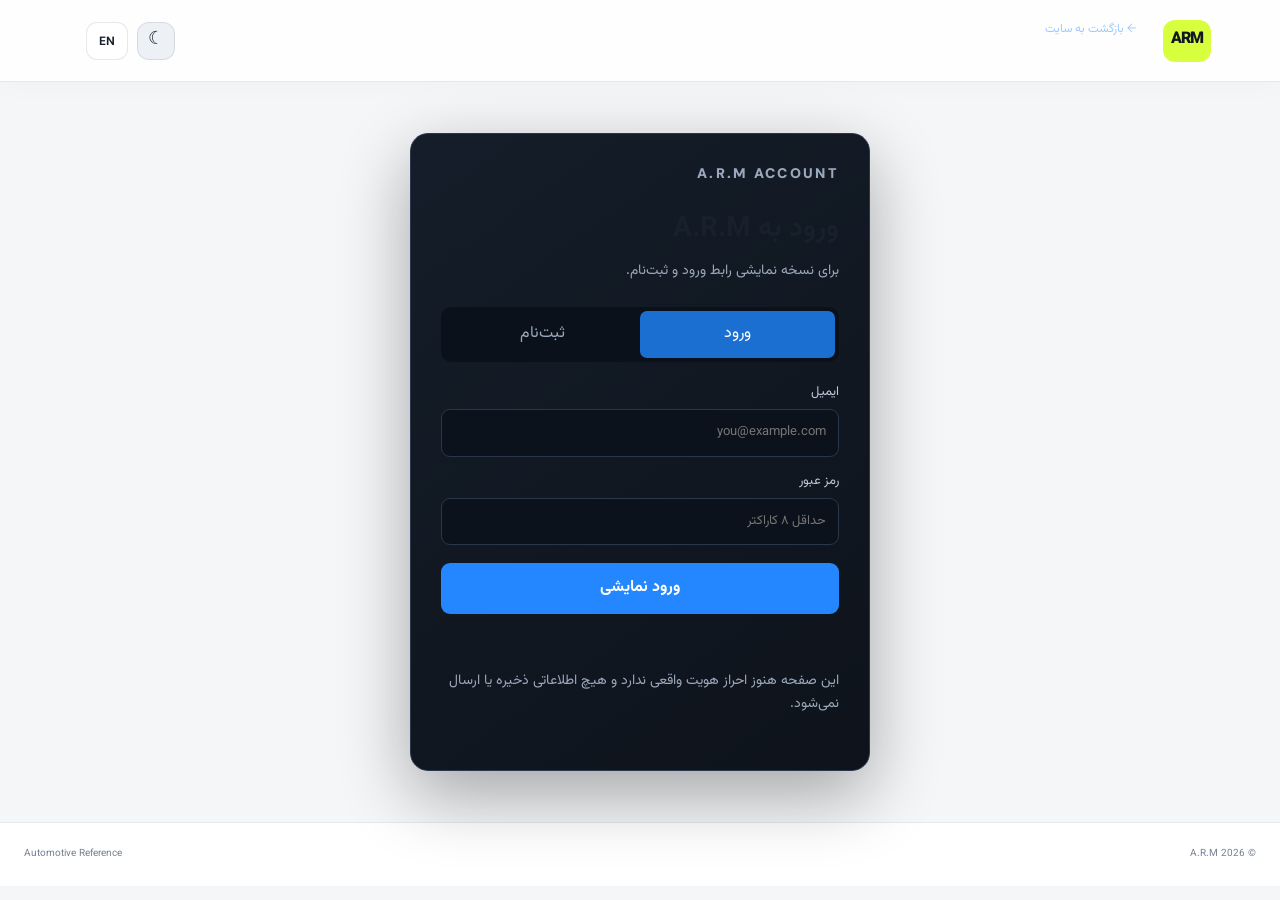
==== auth.html @ bd520ca0 "Add files via upload" ====
<!doctype html>
<html lang="fa" dir="rtl"><head><meta charset="UTF-8"><meta name="viewport" content="width=device-width, initial-scale=1.0"><meta name="theme-color" content="#080b11"><title>ورود | A.R.M</title><link rel="stylesheet" href="style.css"><script src="script.js" defer></script></head>
<body><header class="site-header"><a class="brand arm-brand" href="index.html"><img class="arm-logo" src="assets/arm-logo.png" alt="ARM" onerror="if(!this.dataset.root){this.dataset.root='1';this.src='arm-logo.png'}else{this.style.display='none';this.nextElementSibling.style.display='grid'}"><span class="arm-fallback">ARM</span></a><a class="back-link" href="index.html">← بازگشت به سایت</a><div class="header-actions"><button class="language-toggle" id="languageToggle" type="button">EN</button></div></header>
<main class="auth-shell"><section class="auth-card"><p class="section-kicker">A.R.M ACCOUNT</p><h1 id="authTitle">ورود به A.R.M</h1><p>برای نسخه نمایشی رابط ورود و ثبت‌نام.</p><div class="auth-tabs"><button id="loginTab" class="active" type="button">ورود</button><button id="signupTab" type="button">ثبت‌نام</button></div><form class="auth-form" id="authForm"><label id="nameField" class="hidden">نام نمایشی<input type="text" autocomplete="name" placeholder="نام شما"></label><label>ایمیل<input type="email" autocomplete="email" required placeholder="you@example.com"></label><label>رمز عبور<input type="password" autocomplete="current-password" minlength="8" required placeholder="حداقل ۸ کاراکتر"></label><button id="authSubmit" type="submit">ورود نمایشی</button></form><p id="authMessage" class="auth-message" role="status"></p><p class="detail-note">این صفحه هنوز احراز هویت واقعی ندارد و هیچ اطلاعاتی ذخیره یا ارسال نمی‌شود.</p></section></main><footer class="site-footer"><span>© <span id="yearNow"></span> A.R.M</span><span>Automotive Reference</span></footer></body></html>
---- style.css ----
@import url('https://fonts.googleapis.com/css2?family=DM+Sans:wght@400;500;600;700&family=Vazirmatn:wght@400;500;600;700;800&display=swap');

:root {
  --bg: #080b11; --panel: #10151e; --panel-2: #141b26; --line: #252e3b;
  --text: #f2f5fa; --muted: #9aa7b9; --blue: #2587ff; --blue-bright: #45a0ff;
  --blue-soft: rgba(37,135,255,.13); --radius: 16px; --content: 1240px;
}
* { box-sizing: border-box; }
html { scroll-behavior: smooth; }
body { margin: 0; background: var(--bg); color: var(--text); font-family: "Vazirmatn","DM Sans",sans-serif; line-height: 1.65; }
body[dir="ltr"] { font-family: "DM Sans","Vazirmatn",sans-serif; }
a { color: inherit; text-decoration: none; }
button, input, select { font: inherit; }
button, select { cursor: pointer; }
button:focus-visible, a:focus-visible, input:focus-visible, select:focus-visible { outline: 2px solid var(--blue-bright); outline-offset: 3px; }
.site-header { height: 78px; padding: 0 max(24px, calc((100% - var(--content))/2)); display:flex; align-items:center; gap:38px; border-bottom:1px solid #202a37; background:rgba(8,11,17,.91); position:sticky; top:0; z-index:10; backdrop-filter:blur(18px); }
.brand { display:flex; align-items:center; gap:11px; flex-shrink:0; }
.brand-mark { width:42px; height:42px; border-radius:12px; display:grid; place-items:center; font:800 20px "DM Sans",sans-serif; letter-spacing:-3px; background:linear-gradient(140deg,#3197ff,#0754c9); box-shadow:0 5px 25px #1674ff38; }
.brand-mark span { color:#c9e5ff; }
.brand-copy { display:flex; flex-direction:column; line-height:1.25; }
.brand-copy strong { font:700 17px "DM Sans",sans-serif; letter-spacing:.2px; }
.brand-copy small { color:var(--muted); font-size:10px; margin-top:4px; }
.main-nav { display:flex; gap:26px; align-items:center; flex:1; }
.nav-link { color:#9ca8b9; font-size:13px; transition:color .2s; }
.nav-link:hover,.nav-link.active { color:#fff; }
.header-actions { display:flex; align-items:center; gap:14px; }
.language-toggle { color:#dbeaff; background:#151e2b; border:1px solid #2b3d53; border-radius:9px; padding:7px 12px; font:700 12px "DM Sans",sans-serif; }
.github-link { display:flex; gap:12px; align-items:center; background:var(--blue); border-radius:9px; padding:9px 14px; font-size:12px; font-weight:700; transition:background .2s; }
.github-link:hover { background:#4b9aff; }
.hero { max-width:var(--content); margin:0 auto; min-height:340px; padding:54px 24px 40px; display:grid; grid-template-columns:1.15fr .85fr; align-items:center; position:relative; overflow:hidden; }
.hero-content { position:relative; z-index:2; }
.eyebrow { display:flex; align-items:center; gap:9px; color:#8abfff; font-size:12px; margin-bottom:17px; }
.eyebrow-dot { width:7px; height:7px; background:var(--blue); border-radius:50%; box-shadow:0 0 14px var(--blue); }
h1,h2,h3,p { margin-top:0; }
.hero h1 { font-size:clamp(36px,4.4vw,58px); line-height:1.22; letter-spacing:-1.8px; margin-bottom:15px; font-weight:800; }
.hero h1 span { color:var(--blue-bright); }
.hero-description { max-width:520px; color:#9eacbf; font-size:14px; margin-bottom:30px; }
.hero-stats { display:flex; gap:35px; }
.hero-stats div { display:flex; flex-direction:column; gap:2px; }
.hero-stats strong { font:700 22px "DM Sans",sans-serif; }
.hero-stats span { color:#8795a8; font-size:11px; }
.hero-art { min-height:260px; position:relative; display:grid; place-items:center; }
.hero-blue-glow { width:270px; height:170px; background:#086eff; filter:blur(100px); opacity:.22; position:absolute; }
.hero-ring { position:absolute; border:1px solid #243b58; border-radius:50%; transform:rotate(-22deg); }
.ring-one { width:340px; height:190px; }
.ring-two { width:280px; height:140px; border-color:#245b94; }
.hero-orbit-label { position:absolute; right:7%; top:13%; color:#617d9e; letter-spacing:3px; font:600 9px "DM Sans",sans-serif; }
.hero-number { position:relative; font:800 74px "DM Sans",sans-serif; letter-spacing:-6px; color:#e8f3ff; text-shadow:0 0 40px #2587ff45; }
.hero-number span { font-size:25px; color:var(--blue); letter-spacing:0; }
.catalog-section { max-width:var(--content); margin:0 auto; padding:30px 24px 70px; }
.section-heading { display:flex; justify-content:space-between; align-items:end; gap:20px; margin-bottom:24px; }
.section-kicker { color:var(--blue-bright); font:700 10px "DM Sans",sans-serif; letter-spacing:2px; margin-bottom:7px; }
.section-heading h2,.about-strip h2 { font-size:25px; letter-spacing:-.5px; margin-bottom:5px; }
.section-subtitle { color:var(--muted); font-size:12px; margin-bottom:0; }
.result-count { color:#aebbd0; font-size:12px; padding-bottom:7px; white-space:nowrap; }
.toolbar { display:flex; align-items:center; gap:12px; padding:13px; border:1px solid var(--line); background:#0d121a; border-radius:13px; margin-bottom:23px; }
.search-box { display:flex; align-items:center; gap:10px; min-width:180px; flex:1; padding:0 12px; background:#141b25; border:1px solid #263243; border-radius:9px; height:43px; }
.search-icon { color:#83bfff; font-size:26px; line-height:1; }
.search-box input { width:100%; min-width:0; background:transparent; color:var(--text); border:0; outline:0; font-size:12px; }
.search-box input::placeholder { color:#758398; }
kbd { color:#758398; border:1px solid #334052; border-radius:5px; padding:1px 5px; font:10px "DM Sans",sans-serif; white-space:nowrap; }
.filter-label { display:flex; align-items:center; gap:10px; color:#94a3b7; font-size:11px; white-space:nowrap; }
.filter-label select { background:#141b25; border:1px solid #263243; border-radius:9px; color:#dbe5f3; padding:10px 12px; min-width:118px; font-size:11px; }
.car-grid { display:grid; grid-template-columns:repeat(4,minmax(0,1fr)); gap:17px; }
.car-card { background:linear-gradient(160deg,#151c27,#10151d 70%); border:1px solid #202a38; border-radius:14px; overflow:hidden; min-width:0; transition:transform .22s,border-color .22s,box-shadow .22s; }
.car-card:hover { transform:translateY(-4px); border-color:#2c69a9; box-shadow:0 12px 35px #0005; }
.car-image-wrap { height:155px; background:#192331; position:relative; overflow:hidden; }
.car-image { width:100%; height:100%; object-fit:cover; display:block; transition:transform .5s; }
.car-card:hover .car-image { transform:scale(1.045); }
.car-year { position:absolute; top:11px; inset-inline-start:11px; background:#080b11d9; border:1px solid #ffffff1a; color:#cde5ff; border-radius:7px; padding:4px 8px; font:600 10px "DM Sans",sans-serif; backdrop-filter:blur(8px); }
.car-body { padding:15px; }
.car-brand { color:var(--blue-bright); font:700 10px "DM Sans",sans-serif; letter-spacing:1.2px; text-transform:uppercase; margin-bottom:3px; }
.car-name { font-size:16px; font-weight:700; line-height:1.4; margin-bottom:11px; }
.car-summary { color:#91a0b4; font-size:11px; min-height:38px; margin-bottom:14px; }
.spec-pills { display:flex; flex-wrap:wrap; gap:6px; margin-bottom:15px; }
.spec-pill { font-size:10px; color:#b7c7db; border:1px solid #2a3544; border-radius:6px; padding:4px 7px; background:#161f2b; }
.card-bottom { display:flex; align-items:center; justify-content:space-between; gap:8px; border-top:1px solid #26303d; padding-top:12px; }
.card-category { color:#8190a4; font-size:10px; }
.details-link { color:#eaf4ff; background:#1269d8; border-radius:7px; padding:7px 10px; font-size:11px; font-weight:700; white-space:nowrap; transition:background .2s; }
.details-link:hover { background:#2787ff; }
.pagination { display:flex; justify-content:center; align-items:center; flex-wrap:wrap; gap:7px; margin-top:30px; }
.page-button { min-width:35px; height:35px; padding:0 10px; border-radius:8px; border:1px solid #2a3545; background:#111822; color:#aab8cb; font:600 11px "DM Sans",sans-serif; }
.page-button:hover,.page-button.current { background:var(--blue); border-color:var(--blue); color:white; }
.page-button:disabled { opacity:.35; cursor:not-allowed; }
.empty-state { text-align:center; padding:65px 20px; border:1px dashed #2b3748; border-radius:14px; }
.empty-icon { font-size:36px; color:var(--blue-bright); }
.empty-state h3 { margin:8px 0; }
.empty-state p { color:var(--muted); font-size:13px; }
.hidden { display:none !important; }
.button { border:0; border-radius:8px; padding:10px 15px; font-weight:700; font-size:12px; }
.button-secondary { background:#1b2b40; color:#d9eaff; }
.about-strip { max-width:calc(var(--content) - 48px); margin:0 auto 60px; border:1px solid #23354a; background:linear-gradient(110deg,#101a28,#0d121b); border-radius:16px; padding:28px 30px; display:flex; align-items:center; gap:22px; }
.about-icon { width:52px; height:52px; border-radius:14px; display:grid; place-items:center; background:#102e50; color:#58a8ff; font-size:28px; flex-shrink:0; }
.about-strip > div:nth-child(2) { flex:1; }
.about-strip h2 { font-size:21px; margin-bottom:7px; }
.about-strip p:not(.section-kicker) { color:#9aa8bb; font-size:12px; max-width:700px; margin-bottom:0; }
.text-link { color:#8bc2ff; font-size:11px; white-space:nowrap; }
.site-footer { border-top:1px solid #202a37; padding:23px max(24px, calc((100% - var(--content))/2)); display:flex; align-items:center; justify-content:space-between; gap:20px; color:#738197; font-size:10px; }
.footer-brand .brand-mark { width:34px; height:34px; border-radius:9px; font-size:16px; }
.footer-brand .brand-copy strong { font-size:13px; }
.footer-brand .brand-copy small { font-size:9px; }
.site-footer p { margin:0; }

.detail-page { max-width:var(--content); margin:0 auto; padding:28px 24px 70px; }
.back-link { display:inline-flex; gap:8px; color:#9fcaff; font-size:12px; margin-bottom:22px; }
.detail-hero { display:grid; grid-template-columns:1.1fr .9fr; gap:28px; align-items:stretch; }
.detail-photo { width:100%; height:100%; min-height:340px; object-fit:cover; border-radius:16px; border:1px solid #283548; background:#121923; }
.detail-heading { border:1px solid #253245; border-radius:16px; padding:28px; background:linear-gradient(145deg,#141d29,#0e131b); display:flex; flex-direction:column; justify-content:center; }
.detail-heading .car-brand { font-size:12px; }
.detail-heading h1 { font-size:clamp(30px,4vw,48px); line-height:1.2; margin:8px 0 13px; letter-spacing:-1px; }
.detail-heading p { color:#a0aec0; font-size:13px; }
.detail-badges { display:flex; flex-wrap:wrap; gap:8px; margin:10px 0 20px; }
.detail-badge { border:1px solid #2b3b50; background:#172333; color:#c5dcf8; border-radius:8px; padding:7px 10px; font-size:11px; }
.detail-sections { display:grid; grid-template-columns:repeat(2,minmax(0,1fr)); gap:16px; margin-top:20px; }
.info-panel { border:1px solid #243043; background:#101620; border-radius:14px; padding:22px; }
.info-panel h2 { font-size:16px; margin-bottom:16px; }
.spec-row { display:flex; justify-content:space-between; gap:15px; padding:10px 0; border-bottom:1px solid #222d3c; font-size:12px; }
.spec-row:last-child { border-bottom:0; }
.spec-row span:first-child { color:#8e9db0; }
.spec-row span:last-child { color:#e1eaf6; text-align:end; }
.detail-note { color:#8e9db0; font-size:11px; margin-top:20px; }
@media (max-width:1050px) { .car-grid { grid-template-columns:repeat(3,minmax(0,1fr)); } .site-header { gap:24px; } .main-nav { gap:16px; } }
@media (max-width:760px) { .site-header { height:auto; min-height:72px; padding:13px 18px; gap:15px; flex-wrap:wrap; } .main-nav { order:3; flex-basis:100%; justify-content:center; padding-top:5px; } .header-actions { margin-inline-start:auto; } .github-link { display:none; } .hero { grid-template-columns:1fr; padding-top:40px; } .hero-art { display:none; } .catalog-section { padding-inline:16px; } .car-grid { grid-template-columns:repeat(2,minmax(0,1fr)); gap:12px; } .car-image-wrap { height:130px; } .toolbar { flex-wrap:wrap; } .search-box { flex-basis:100%; } .filter-label { flex:1; justify-content:space-between; } .filter-label select { min-width:0; flex:1; } .about-strip { margin-inline:16px; padding:22px; align-items:flex-start; flex-wrap:wrap; } .about-strip > div:nth-child(2) { flex-basis:calc(100% - 80px); } .text-link { margin-inline-start:74px; } .site-footer { flex-wrap:wrap; padding:22px 18px; } .detail-hero { grid-template-columns:1fr; } .detail-photo { min-height:230px; max-height:340px; } .detail-sections { grid-template-columns:1fr; } }
@media (max-width:430px) { .brand-copy strong { font-size:14px; } .brand-mark { width:36px; height:36px; } .hero h1 { font-size:36px; } .hero-stats { gap:22px; } .section-heading h2 { font-size:21px; } .car-grid { grid-template-columns:1fr; } .car-image-wrap { height:190px; } .car-summary { min-height:0; } .result-count { display:none; } .detail-heading { padding:22px; } }

/* === MotorAtlas refresh: sticky Digikala-inspired header === */
.site-header { position:sticky; top:0; height:auto; min-height:82px; padding-top:12px; padding-bottom:12px; display:grid; grid-template-columns:auto minmax(220px,1fr) auto auto; gap:20px; }
.header-search { display:flex; align-items:center; gap:10px; min-width:0; height:44px; padding:4px 6px 4px 12px; background:#f0f2f5; border:1px solid #dce2ea; border-radius:10px; color:#667085; }
.header-search > span { font-size:24px; line-height:1; }
.header-search input { width:100%; min-width:0; border:0; outline:0; background:transparent; color:#182230; font-size:14px; }
.header-search input::placeholder { color:#737f90; }
.header-search button { border:0; background:#2587ff; color:white; border-radius:7px; padding:7px 12px; font-size:12px; font-weight:700; white-space:nowrap; }
.login-link { color:#dceaff; border:1px solid #34445a; border-radius:9px; padding:8px 12px; font-size:12px; white-space:nowrap; }
.arm-logo { display:block; max-width:150px; max-height:48px; width:auto; height:auto; object-fit:contain; }
.hero h1 { font-size:clamp(38px,4.6vw,62px); }
.hero-description { font-size:16px; line-height:1.9; }
.hero-stats span,.section-subtitle,.nav-link,.filter-label,.result-count { font-size:13px; }
.section-heading h2 { font-size:28px; }
.car-grid { grid-template-columns:repeat(4,minmax(0,1fr)); gap:20px; }
.car-image-wrap { height:180px; }
.car-body { padding:18px; }
.car-name { font-size:18px; }
.car-summary { font-size:13px; line-height:1.9; min-height:70px; }
.spec-pill,.card-category { font-size:12px; }
.details-link { font-size:12px; padding:8px 11px; }
.car-price { display:flex; align-items:baseline; gap:6px; margin:0 0 12px; color:#eaf4ff; font:700 19px "DM Sans",sans-serif; }
.car-price small { color:#92a4bb; font:500 11px "Vazirmatn",sans-serif; }
.detail-gallery { min-width:0; }
.gallery-main { position:relative; overflow:hidden; border-radius:16px; border:1px solid #283548; background:#121923; }
.gallery-main img { width:100%; height:100%; min-height:340px; max-height:480px; object-fit:cover; display:block; }
.gallery-dots { display:flex; gap:8px; justify-content:center; margin-top:12px; }
.gallery-dot { width:9px; height:9px; border:0; border-radius:50%; background:#40516a; padding:0; }
.gallery-dot.active { background:#45a0ff; box-shadow:0 0 0 4px #2587ff24; }
.compare-controls { display:grid; grid-template-columns:1fr auto; gap:10px; margin:14px 0; }
.compare-controls select { width:100%; min-width:0; background:#141b25; color:#e4edf9; border:1px solid #2b3b50; border-radius:8px; padding:10px; }
.compare-controls button { border:0; background:#1269d8; color:white; border-radius:8px; padding:9px 14px; font-weight:700; }
.compare-table { width:100%; border-collapse:collapse; font-size:12px; margin-top:12px; }
.compare-table th,.compare-table td { padding:10px 8px; text-align:start; border-bottom:1px solid #26303d; }
.compare-table th { color:#8fc4ff; }
.price-tools { display:flex; gap:8px; margin:14px 0; }
.price-tools input { flex:1; min-width:0; background:#141b25; color:#f2f5fa; border:1px solid #2b3b50; border-radius:8px; padding:10px; }
.price-tools button { background:#1269d8; color:white; border:0; border-radius:8px; padding:9px 12px; font-weight:700; }
.country-price { color:#f0f6ff; font-weight:700; font-size:14px; margin-top:10px; }
.auth-shell { min-height:calc(100vh - 160px); display:grid; place-items:center; padding:36px 18px; }
.auth-card { width:min(100%,460px); background:linear-gradient(145deg,#141d29,#0e131b); border:1px solid #29384c; border-radius:18px; padding:30px; box-shadow:0 24px 70px #0005; }
.auth-card h1 { font-size:28px; margin:0 0 8px; }
.auth-card > p { color:#9aa8bb; font-size:14px; margin-bottom:24px; }
.auth-tabs { display:grid; grid-template-columns:1fr 1fr; background:#0b111a; padding:4px; border-radius:10px; margin-bottom:20px; }
.auth-tabs button { border:0; border-radius:7px; padding:10px; background:transparent; color:#9aa8bb; }
.auth-tabs button.active { background:#1b6fd0; color:white; }
.auth-form { display:grid; gap:14px; }
.auth-form label { display:grid; gap:6px; font-size:13px; color:#bdc9d9; }
.auth-form input { width:100%; background:#0c121b; color:white; border:1px solid #2a3749; border-radius:9px; padding:12px; }
.auth-form button { border:0; border-radius:9px; background:#2587ff; color:white; padding:12px; font-weight:700; margin-top:4px; }
.auth-message { font-size:12px; color:#8fc4ff; min-height:20px; margin-top:12px; }
@media (max-width:1100px) { .site-header { grid-template-columns:auto minmax(180px,1fr) auto; } .main-nav { display:none; } .car-grid { grid-template-columns:repeat(3,minmax(0,1fr)); } }
@media (max-width:760px) { .site-header { display:flex; flex-wrap:wrap; gap:12px; padding:12px 16px; } .header-search { order:3; flex-basis:100%; } .header-actions { margin-inline-start:auto; } .login-link { padding:7px 9px; } .car-grid { grid-template-columns:repeat(2,minmax(0,1fr)); } .car-image-wrap { height:150px; } .detail-hero { grid-template-columns:1fr; } .gallery-main img { min-height:240px; } }
@media (max-width:430px) { .car-grid { grid-template-columns:1fr; } .car-image-wrap { height:200px; } .car-summary { min-height:0; } .compare-controls { grid-template-columns:1fr; } }


/* ===== MotorAtlas redesign: Digikala-inspired structure, original automotive visual language ===== */
:root{--bg:#f4f6f8;--surface:#fff;--surface2:#edf0f4;--text:#17202c;--muted:#758091;--line:rgba(30,45,65,.11);--accent:#d8ff3e;--accent2:#b6e800;--header:rgba(255,255,255,.88);--shadow:0 18px 55px rgba(17,28,44,.08)}
body{background:var(--bg);color:var(--text);transition:background .35s,color .35s}
body.dark-mode{--bg:#080b10;--surface:#101720;--surface2:#18212d;--text:#f2f5f9;--muted:#9ba7b6;--line:rgba(255,255,255,.1);--header:rgba(8,11,16,.88);--shadow:0 20px 60px rgba(0,0,0,.25)}
.site-header{position:sticky;top:0;z-index:100;display:grid;grid-template-columns:auto minmax(220px,1fr) auto auto;gap:22px;align-items:center;padding:12px clamp(18px,5vw,76px);background:var(--header);backdrop-filter:blur(18px);border-bottom:1px solid var(--line);box-shadow:0 4px 24px rgba(0,0,0,.025)}
.brand{gap:10px}.brand-mark{background:var(--accent);color:#111820;border-radius:13px;width:42px;height:42px;display:grid;place-items:center;font-weight:1000;font-size:22px;box-shadow:0 5px 15px #b6e80033}.brand-mark span{color:#3b4858}.brand-copy strong{font-size:18px;letter-spacing:-.6px}.brand-copy small{font-size:10px;color:var(--muted)}
.header-search{height:44px;border-radius:15px;background:var(--surface2);border:1px solid transparent;padding:0 15px;display:flex;align-items:center;gap:10px;transition:.25s;max-width:600px;width:100%;justify-self:center}.header-search:focus-within{border-color:var(--accent2);box-shadow:0 0 0 4px #b6e80024;background:var(--surface)}.header-search>span{font-size:24px;color:var(--muted)}.header-search input{border:0!important;outline:0;background:transparent!important;box-shadow:none!important;width:100%;color:var(--text);font-size:13px}.header-search button{display:none!important}.main-nav{display:flex;gap:8px;align-items:center}.nav-link{font-size:12px;color:var(--muted);padding:10px 12px;border-radius:10px;white-space:nowrap}.nav-link:hover,.nav-link.active{background:var(--surface2);color:var(--text)}.header-actions{display:flex;align-items:center;gap:9px}.login-link,.language-toggle{border:1px solid var(--line);border-radius:11px;padding:10px 12px;font-size:12px;background:var(--surface);color:var(--text)}
.theme-toggle{height:38px;width:38px;border-radius:12px;border:1px solid var(--line);background:var(--surface2);color:var(--text);cursor:pointer;font-size:18px;transition:transform .3s}.theme-toggle:hover{transform:rotate(18deg) scale(1.05)}
.feature-slider{position:relative;margin:24px auto 20px;width:min(1320px,calc(100% - 44px));height:clamp(300px,34vw,440px);border-radius:26px;overflow:hidden;background:#111923;box-shadow:var(--shadow);isolation:isolate}.feature-slide{position:absolute;inset:0;opacity:0;pointer-events:none;transition:opacity .8s ease,transform 1.2s ease;transform:scale(1.025)}.feature-slide.active{opacity:1;pointer-events:auto;transform:scale(1)}.feature-slide>img{position:absolute;inset:0;width:100%;height:100%;object-fit:cover;object-position:center 55%}.feature-shade{position:absolute;inset:0;background:linear-gradient(90deg,rgba(4,8,14,.92) 0%,rgba(4,8,14,.72) 32%,rgba(4,8,14,.12) 76%),linear-gradient(0deg,rgba(4,8,14,.45),transparent 45%)}.feature-copy{position:absolute;top:50%;left:clamp(26px,6vw,82px);transform:translateY(-50%);max-width:520px;color:#fff}.feature-kicker,.section-kicker{font-size:10px;font-weight:900;letter-spacing:2.3px;color:var(--accent);display:block;margin-bottom:15px}.feature-copy h1{font-size:clamp(30px,4vw,55px);line-height:1.22;margin:0 0 12px;font-weight:900;letter-spacing:-1.5px}.feature-copy h1 em{font-style:normal;color:var(--accent)}.feature-copy p{color:#d5dce5;font-size:14px;line-height:1.9;margin:0 0 23px}.feature-cta{display:inline-flex;gap:20px;align-items:center;background:var(--accent);color:#111820;border-radius:12px;padding:13px 17px;font-size:12px;font-weight:900;transition:.25s}.feature-cta:hover{transform:translateY(-3px);box-shadow:0 8px 24px #b6e80045}.feature-model{position:absolute;right:35px;bottom:25px;color:#ffffff9c;font-size:clamp(38px,7vw,94px);font-weight:1000;letter-spacing:-5px;line-height:.8;text-align:right}.feature-model small{display:block;font-size:10px;letter-spacing:4px;margin-top:14px}.feature-controls{position:absolute;bottom:23px;left:clamp(26px,6vw,82px);display:flex;align-items:center;gap:20px;z-index:3}.feature-dots{display:flex;gap:7px}.feature-dots button{width:7px;height:7px;border:0;border-radius:8px;background:#ffffff65;padding:0;cursor:pointer;transition:width .3s,background .3s}.feature-dots button.active{width:25px;background:var(--accent)}.feature-arrows{display:flex;gap:7px}.feature-arrows button{width:32px;height:32px;border-radius:10px;border:1px solid #ffffff4a;background:#ffffff12;color:white;cursor:pointer;transition:.2s}.feature-arrows button:hover{background:var(--accent);color:#111820}
.brand-ribbon,.quick-categories,.catalog-section,.editorial-row,.brand-showcase,.about-strip{width:min(1320px,calc(100% - 44px));margin:0 auto 24px}.brand-ribbon{display:flex;align-items:center;gap:30px;padding:22px 26px;background:var(--surface);border:1px solid var(--line);border-radius:20px;box-shadow:var(--shadow)}.brand-ribbon-heading{min-width:180px;border-left:1px solid var(--line);padding-left:22px}.brand-ribbon-heading>span{font-size:9px;letter-spacing:2px;color:var(--muted)}.brand-ribbon-heading h2{font-size:17px;margin:5px 0}.brand-ribbon-heading p,.editorial-heading p{font-size:11px;color:var(--muted);margin:0}.brand-logos{display:grid;grid-template-columns:repeat(7,minmax(0,1fr));gap:10px;flex:1}.brand-logos a{display:flex;align-items:center;justify-content:center;flex-direction:column;gap:8px;color:var(--muted);font-size:10px;font-weight:700;transition:.25s}.brand-logos a:hover{color:var(--text);transform:translateY(-4px)}.brand-emblem{display:grid;place-items:center;width:48px;height:48px;border-radius:50%;background:var(--surface2);color:var(--text);font-size:17px;font-style:normal}.brand-emblem.bmw{background:conic-gradient(#eaf7ff 0 25%,#2474b9 0 50%,#eaf7ff 0 75%,#2474b9 0);border:4px solid #28313c;color:#19212c;font-size:10px}.brand-emblem.porsche{border:2px solid #b7a06a;color:#b7a06a}.brand-emblem.audi{font-size:12px;letter-spacing:-5px;padding-right:5px}.brand-emblem.ferrari{background:#d92a32;color:#fff}.brand-emblem.lambo{background:#c9ad4b;color:#1c1c1c}.brand-emblem.tesla{color:#d22;background:var(--surface2)}
.quick-categories{display:flex;justify-content:space-between;align-items:center;gap:22px;padding:8px 2px 18px}.quick-categories h2{font-size:20px;margin:0}.quick-categories .section-kicker{margin-bottom:6px;color:var(--muted);font-size:9px}.category-chips{display:flex;flex-wrap:wrap;justify-content:flex-end;gap:8px}.category-chips button{border:1px solid var(--line);background:var(--surface);color:var(--muted);padding:10px 14px;border-radius:30px;font-size:11px;cursor:pointer;transition:.25s}.category-chips button:hover,.category-chips button.selected{background:var(--accent);border-color:var(--accent);color:#151b22}
.catalog-section{padding:28px;background:var(--surface);border:1px solid var(--line);border-radius:22px;box-shadow:var(--shadow)}.section-heading{margin-bottom:22px}.section-heading h2{font-size:27px;letter-spacing:-.8px}.section-subtitle{font-size:12px;color:var(--muted)}.toolbar{background:var(--surface2);border:1px solid var(--line);border-radius:15px;padding:10px;margin-bottom:22px}.search-box{background:var(--surface);border-radius:10px}.search-box input,.filter-label select{color:var(--text)}.car-grid{grid-template-columns:repeat(4,minmax(0,1fr));gap:18px}.car-card{background:var(--surface);border:1px solid var(--line);border-radius:17px;overflow:hidden;transition:transform .3s,border-color .3s,box-shadow .3s;box-shadow:0 4px 16px rgba(0,0,0,.025)}.car-card:hover{transform:translateY(-6px);border-color:#b6e800;box-shadow:var(--shadow)}.car-image-wrap{margin:0 10px;position:relative;aspect-ratio:1.12/1;border-radius:12px;overflow:hidden;background:var(--surface2)}.car-image{height:100%;object-fit:cover;transition:transform .6s}.car-card:hover .car-image{transform:scale(1.055)}.car-year{left:auto;right:10px;top:10px;background:var(--accent);color:#111820;border-radius:7px;font-weight:900}.car-body{padding:13px 15px 15px}.car-brand{font-size:10px;text-transform:uppercase;letter-spacing:1.3px;color:var(--muted);font-weight:800}.car-name{font-size:17px;line-height:1.4;margin:5px 0 8px}.car-summary{font-size:11px;line-height:1.8;color:var(--muted);min-height:39px}.car-price{font-size:17px;font-weight:900;color:var(--text);margin:12px 0}.car-price small{font-size:9px;color:var(--muted);font-weight:500}.spec-pills{display:grid;grid-template-columns:repeat(2,minmax(0,1fr));gap:7px}.spec-pill{background:var(--surface2);border:1px solid var(--line);padding:8px 9px;border-radius:9px;font-size:10px;color:var(--muted);white-space:nowrap}.spec-pill:first-child{color:var(--text);font-weight:800}.card-bottom{border-top:1px solid var(--line);margin-top:12px;padding-top:11px}.details-link{font-size:11px;font-weight:800;color:var(--text)}.pagination button{background:var(--surface2);color:var(--text);border:1px solid var(--line)}.pagination button.active{background:var(--accent);color:#111820}
.editorial-row,.brand-showcase{padding:30px;background:var(--surface);border:1px solid var(--line);border-radius:22px;box-shadow:var(--shadow)}.editorial-heading{display:flex;justify-content:space-between;align-items:center;margin-bottom:22px}.editorial-heading h2{font-size:25px;margin:0 0 7px}.editorial-heading>a{font-size:11px;color:var(--muted)}.editorial-cards{display:grid;grid-template-columns:repeat(3,minmax(0,1fr));gap:15px}.editorial-card{height:230px;border-radius:15px;position:relative;overflow:hidden;color:white;padding:20px;display:flex;flex-direction:column;justify-content:flex-end;transition:transform .3s}.editorial-card:hover{transform:translateY(-5px)}.editorial-card img{position:absolute;inset:0;width:100%;height:100%;object-fit:cover;transition:transform .7s}.editorial-card:hover img{transform:scale(1.06)}.editorial-card:after{content:"";position:absolute;inset:0;background:linear-gradient(0deg,rgba(4,8,14,.9),rgba(4,8,14,.05) 90%)}.editorial-card>*:not(img){position:relative;z-index:1}.editorial-card span{font-size:9px;letter-spacing:2px;color:var(--accent);margin-bottom:10px}.editorial-card strong{font-size:24px}.editorial-card small{font-size:11px;color:#d3dae3;margin-top:5px}.editorial-card i{position:absolute!important;right:18px;bottom:20px;font-size:19px;font-style:normal}.showcase-grid{display:grid;grid-template-columns:repeat(3,minmax(0,1fr));gap:10px}.showcase-grid a{position:relative;min-height:120px;padding:20px;border:1px solid var(--line);background:var(--surface2);border-radius:14px;display:flex;flex-direction:column;justify-content:center;transition:.25s}.showcase-grid a:hover{background:var(--accent);color:#151b22;transform:translateY(-3px)}.showcase-grid span{font-size:10px;color:var(--muted);margin-bottom:10px}.showcase-grid b{font-size:20px}.showcase-grid small{font-size:11px;color:var(--muted);margin-top:6px}.showcase-grid i{position:absolute;right:18px;top:18px;font-style:normal}.about-strip{background:var(--surface);border:1px solid var(--line);border-radius:20px}.site-footer{border-top:1px solid var(--line);background:var(--surface);color:var(--muted)}
@media(max-width:1100px){.site-header{grid-template-columns:auto minmax(160px,1fr) auto;gap:12px}.main-nav{display:none}.header-actions{grid-column:3}.brand-ribbon{align-items:flex-start;flex-direction:column;gap:15px}.brand-ribbon-heading{border-left:0;padding-left:0}.brand-logos{width:100%}.quick-categories{align-items:flex-start;flex-direction:column}.category-chips{justify-content:flex-start}.car-grid{grid-template-columns:repeat(3,minmax(0,1fr))}}
@media(max-width:700px){.site-header{grid-template-columns:auto 1fr auto;padding:10px 13px;gap:8px}.brand-copy small{display:none}.brand-mark{width:36px;height:36px}.header-search{grid-column:1/-1;grid-row:2;max-width:none;order:5}.header-actions{gap:5px}.login-link{font-size:10px;padding:9px}.feature-slider{width:calc(100% - 24px);height:370px;margin-top:12px;border-radius:18px}.feature-copy{left:22px;right:22px;top:44%;}.feature-copy h1{font-size:33px}.feature-copy p{font-size:12px}.feature-model{font-size:42px;right:20px;bottom:18px}.feature-controls{left:22px;bottom:20px}.brand-ribbon,.quick-categories,.catalog-section,.editorial-row,.brand-showcase,.about-strip{width:calc(100% - 24px)}.brand-ribbon{padding:18px}.brand-logos{grid-template-columns:repeat(4,minmax(0,1fr));row-gap:16px}.brand-emblem{width:40px;height:40px}.quick-categories h2{font-size:18px}.category-chips button{font-size:10px;padding:9px 11px}.catalog-section,.editorial-row,.brand-showcase{padding:17px}.section-heading h2{font-size:22px}.car-grid{grid-template-columns:repeat(2,minmax(0,1fr));gap:10px}.car-image-wrap{margin:7px 7px 0;aspect-ratio:1/1}.car-body{padding:10px}.car-name{font-size:14px}.car-summary{font-size:10px;min-height:54px}.car-price{font-size:14px}.spec-pill{font-size:9px;padding:7px 5px}.editorial-cards{grid-template-columns:1fr}.editorial-card{height:200px}.showcase-grid{grid-template-columns:repeat(2,minmax(0,1fr))}.toolbar{gap:8px}.filter-label{min-width:calc(50% - 6px)}}
@media(prefers-reduced-motion:reduce){*,*:before,*:after{animation-duration:.01ms!important;transition-duration:.01ms!important;scroll-behavior:auto!important}}


/* A.R.M identity and header refinements */
.arm-header{position:sticky;top:0;z-index:1000;display:grid;grid-template-columns:76px minmax(220px,430px) minmax(280px,1fr) auto;gap:22px;align-items:center;padding:12px clamp(18px,4vw,64px);background:color-mix(in srgb,var(--surface) 91%,transparent);backdrop-filter:blur(18px);border-bottom:1px solid var(--line);direction:rtl}
.arm-brand{display:flex;align-items:center;justify-content:center;width:58px;height:48px;margin:0}.arm-logo{display:block;width:100%;height:100%;object-fit:contain}.arm-fallback{display:none;place-items:center;width:48px;height:42px;border-radius:12px;background:var(--accent);color:#111820;font-size:16px;font-weight:1000;letter-spacing:-1px}
.arm-header .header-search{display:flex;align-items:center;gap:8px;max-width:none;width:100%;height:46px;border:1px solid var(--line);border-radius:16px;background:var(--surface2);padding:0 15px;box-shadow:inset 0 1px 2px #00000008;transition:border-color .25s,box-shadow .25s,background .25s}.arm-header .header-search:focus-within{border-color:var(--accent);box-shadow:0 0 0 4px color-mix(in srgb,var(--accent) 18%,transparent)}.arm-header .header-search input{flex:1;min-width:0;border:0;outline:0;background:transparent;color:var(--text);font-size:12px}.arm-header .header-search button{display:none}.search-submit-hint{display:grid;place-items:center;width:25px;height:25px;border-radius:8px;background:var(--surface);color:var(--muted);font-size:18px}.arm-nav{display:flex;align-items:center;gap:clamp(10px,1.6vw,24px);white-space:nowrap}.arm-nav .nav-link{font-size:11px;color:var(--muted);font-weight:750}.nav-dropdown-wrap{position:relative}.category-trigger{border:0;background:transparent;cursor:pointer;padding:10px 0;color:var(--text)!important}.category-trigger span{margin-right:5px}.category-dropdown{display:none;position:absolute;top:100%;right:0;min-width:190px;padding:9px;background:var(--surface);border:1px solid var(--line);border-radius:14px;box-shadow:var(--shadow)}.nav-dropdown-wrap:hover .category-dropdown,.nav-dropdown-wrap:focus-within .category-dropdown{display:grid}.category-dropdown a{padding:11px;border-radius:8px;font-size:11px;color:var(--text)}.category-dropdown a:hover{background:var(--surface2)}.arm-header .header-actions{display:flex;align-items:center;gap:9px;white-space:nowrap}.arm-header .language-toggle{min-width:39px;text-transform:lowercase}.feature-slider{width:min(1320px,calc(100% - 44px));height:420px;margin:24px auto 28px;position:relative;overflow:hidden;border-radius:24px;background:#0a0e14;box-shadow:0 18px 60px #0002}.feature-slide{position:absolute;inset:0;background-image:var(--slide-image);background-position:center;background-size:cover;opacity:0;visibility:hidden;transition:opacity .8s ease,visibility .8s}.feature-slide.active{opacity:1;visibility:visible}.feature-overlay{position:absolute;inset:0;background:linear-gradient(90deg,rgba(5,8,13,.88),rgba(5,8,13,.44) 48%,rgba(5,8,13,.06)),linear-gradient(0deg,rgba(5,8,13,.38),transparent 45%)}.feature-copy{position:absolute;left:clamp(26px,6vw,82px);top:50%;transform:translateY(-50%);max-width:520px;color:#fff}.feature-kicker{font-size:10px;letter-spacing:2px;color:var(--accent);font-weight:900}.feature-copy h1{font-size:clamp(32px,4vw,55px);line-height:1.2;margin:13px 0;font-weight:950;letter-spacing:-1.5px}.feature-copy h1 em{font-style:normal;color:var(--accent)}.feature-copy p{color:#d5dce5;font-size:13px;line-height:1.9;margin:0 0 22px}.feature-cta{display:inline-flex;gap:22px;align-items:center;background:var(--accent);color:#111820;border-radius:12px;padding:13px 17px;font-size:12px;font-weight:900}.feature-model{position:absolute;right:35px;bottom:28px;color:#ffffffbd;font-size:clamp(44px,7vw,94px);font-weight:1000;letter-spacing:-5px;line-height:.8;text-align:right}.feature-model small{display:block;font-size:10px;letter-spacing:4px;margin-top:14px}.feature-controls{position:absolute;bottom:24px;left:clamp(26px,6vw,82px);display:flex;align-items:center;gap:20px;z-index:3}.feature-dots{display:flex;gap:7px}.feature-dots button{width:7px;height:7px;border:0;border-radius:8px;background:#ffffff65;padding:0;cursor:pointer;transition:width .3s,background .3s}.feature-dots button.active{width:25px;background:var(--accent)}.feature-arrows{display:flex;gap:7px}.feature-arrows button{width:32px;height:32px;border-radius:10px;border:1px solid #ffffff4a;background:#ffffff12;color:white;cursor:pointer}.brand-ribbon,.quick-categories,.catalog-section,.editorial-row,.brand-showcase,.about-strip{width:min(1320px,calc(100% - 44px));margin:0 auto 24px}.brand-ribbon{display:flex;align-items:center;gap:30px;padding:22px 26px;background:var(--surface);border:1px solid var(--line);border-radius:20px;box-shadow:var(--shadow)}.brand-ribbon-heading{min-width:180px;border-left:1px solid var(--line);padding-left:22px}.brand-ribbon-heading>span{font-size:9px;letter-spacing:2px;color:var(--muted)}.brand-ribbon-heading h2{font-size:17px;margin:5px 0}.brand-ribbon-heading p{font-size:11px;color:var(--muted);margin:0}.brand-logos{display:grid;grid-template-columns:repeat(7,minmax(0,1fr));gap:10px;flex:1}.brand-logos a{display:flex;align-items:center;justify-content:center;flex-direction:column;gap:8px;color:var(--muted);font-size:10px;font-weight:700;transition:.25s}.brand-logos a:hover{color:var(--text);transform:translateY(-4px)}.brand-logos img{width:44px;height:44px;object-fit:contain}.brand-emblem{display:grid;place-items:center;width:44px;height:44px;border-radius:50%;background:var(--surface2);color:var(--text);font-size:14px;font-style:normal}.brand-emblem.bmw{background:conic-gradient(#eaf7ff 0 25%,#2474b9 0 50%,#eaf7ff 0 75%,#2474b9 0);border:4px solid #28313c;color:#19212c;font-size:10px}.brand-emblem.porsche{border:2px solid #b7a06a;color:#b7a06a}.brand-emblem.audi{font-size:12px;letter-spacing:-5px;padding-right:5px}.brand-emblem.ferrari{background:#d92a32;color:#fff}.brand-emblem.lambo{background:#c9ad4b;color:#1c1c1c}.brand-emblem.tesla{color:#d22;background:var(--surface2)}.quick-categories{display:flex;justify-content:space-between;align-items:center;gap:22px;padding:8px 2px 18px}.quick-categories h2{font-size:20px;margin:0}.quick-categories .section-kicker{margin-bottom:6px;color:var(--muted);font-size:9px}.category-chips{display:flex;flex-wrap:wrap;justify-content:flex-end;gap:8px}.category-chips button{border:1px solid var(--line);background:var(--surface);color:var(--muted);padding:10px 14px;border-radius:30px;font-size:11px;cursor:pointer;transition:.25s}.category-chips button:hover,.category-chips button.selected{background:var(--accent);border-color:var(--accent);color:#151b22}.catalog-section{padding:28px;background:var(--surface);border:1px solid var(--line);border-radius:22px;box-shadow:var(--shadow)}.editorial-row,.brand-showcase{padding:30px;background:var(--surface);border:1px solid var(--line);border-radius:22px;box-shadow:var(--shadow)}.editorial-heading{display:flex;justify-content:space-between;align-items:center;margin-bottom:22px}.editorial-heading h2{font-size:25px;margin:0 0 7px}.editorial-heading p{font-size:11px;color:var(--muted);margin:0}.editorial-cards{display:grid;grid-template-columns:repeat(3,minmax(0,1fr));gap:15px}.editorial-card{height:230px;border-radius:15px;position:relative;overflow:hidden;color:white;padding:20px;display:flex;flex-direction:column;justify-content:flex-end;transition:transform .3s}.editorial-card:hover{transform:translateY(-5px)}.editorial-card img{position:absolute;inset:0;width:100%;height:100%;object-fit:cover;transition:transform .7s}.editorial-card:hover img{transform:scale(1.06)}.editorial-card:after{content:"";position:absolute;inset:0;background:linear-gradient(0deg,rgba(4,8,14,.9),rgba(4,8,14,.05) 90%)}.editorial-card>*:not(img){position:relative;z-index:1}.editorial-card span{font-size:9px;letter-spacing:2px;color:var(--accent);margin-bottom:10px}.editorial-card strong{font-size:24px}.editorial-card small{font-size:11px;color:#d3dae3;margin-top:5px}.editorial-card i{position:absolute!important;right:18px;bottom:20px;font-size:19px;font-style:normal}.showcase-grid{display:grid;grid-template-columns:repeat(3,minmax(0,1fr));gap:10px}.showcase-grid a{position:relative;min-height:120px;padding:20px;border:1px solid var(--line);background:var(--surface2);border-radius:14px;display:flex;flex-direction:column;justify-content:center;transition:.25s}.showcase-grid a:hover{background:var(--accent);color:#151b22;transform:translateY(-3px)}.showcase-grid span{font-size:10px;color:var(--muted);margin-bottom:10px}.showcase-grid b{font-size:20px}.showcase-grid small{font-size:11px;color:var(--muted);margin-top:6px}.showcase-grid i{position:absolute;right:18px;top:18px;font-style:normal}.about-strip{background:var(--surface);border:1px solid var(--line);border-radius:20px}.site-footer{border-top:1px solid var(--line);background:var(--surface);color:var(--muted)}.footer-arm{font-weight:1000;letter-spacing:1px;color:var(--text)}
@media(max-width:1100px){.arm-header{grid-template-columns:58px minmax(160px,1fr) auto;gap:12px}.arm-nav{grid-column:1/-1;grid-row:2;justify-content:center}.arm-header .header-actions{grid-column:3;grid-row:1}.arm-header .header-search{grid-column:2;grid-row:1}.brand-ribbon{align-items:flex-start;flex-direction:column;gap:15px}.brand-ribbon-heading{border-left:0;padding-left:0}.brand-logos{width:100%}.quick-categories{align-items:flex-start;flex-direction:column}.category-chips{justify-content:flex-start}}
@media(max-width:700px){.arm-header{grid-template-columns:46px 1fr auto;padding:10px 13px;gap:8px}.arm-brand{width:44px;height:40px}.arm-nav{grid-column:1/-1;grid-row:3;overflow:visible;gap:18px}.arm-header .header-search{grid-column:2;grid-row:1;height:40px}.arm-header .header-actions{grid-column:3;grid-row:1;gap:4px}.arm-header .login-link{font-size:9px;padding:8px}.feature-slider{width:calc(100% - 24px);height:360px;margin-top:12px;border-radius:18px}.feature-copy{left:22px;right:22px;top:43%;}.feature-copy h1{font-size:32px}.feature-copy p{font-size:12px}.feature-model{font-size:42px;right:20px;bottom:18px}.feature-controls{left:22px;bottom:20px}.brand-ribbon,.quick-categories,.catalog-section,.editorial-row,.brand-showcase,.about-strip{width:calc(100% - 24px)}.brand-ribbon,.catalog-section,.editorial-row,.brand-showcase{padding:17px}.brand-logos{grid-template-columns:repeat(4,minmax(0,1fr));row-gap:16px}.brand-logos img,.brand-emblem{width:40px;height:40px}.category-chips button{font-size:10px;padding:9px 11px}.editorial-cards{grid-template-columns:1fr}.editorial-card{height:200px}.showcase-grid{grid-template-columns:repeat(2,minmax(0,1fr))}}
@media(prefers-reduced-motion:reduce){.feature-slide,.feature-cta,.category-chips button,.brand-logos a{transition:none!important}}
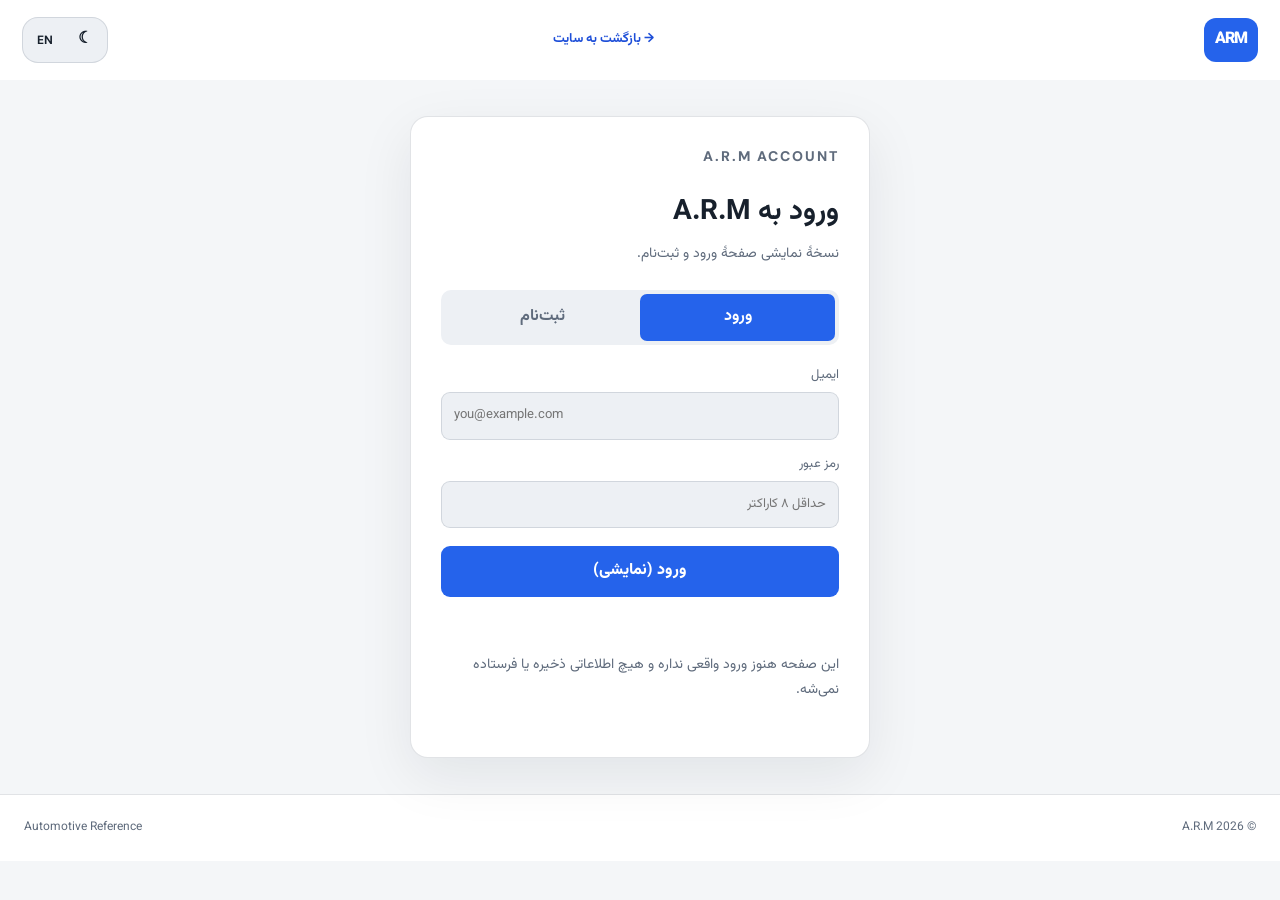
==== commit 9b2a82c0: "Update auth.html" ====
--- a/auth.html
+++ b/auth.html
@@ -1,4 +1,64 @@
 <!doctype html>
-<html lang="fa" dir="rtl"><head><meta charset="UTF-8"><meta name="viewport" content="width=device-width, initial-scale=1.0"><meta name="theme-color" content="#080b11"><title>ورود | A.R.M</title><link rel="stylesheet" href="style.css"><script src="script.js" defer></script></head>
-<body><header class="site-header"><a class="brand arm-brand" href="index.html"><img class="arm-logo" src="assets/arm-logo.png" alt="ARM" onerror="if(!this.dataset.root){this.dataset.root='1';this.src='arm-logo.png'}else{this.style.display='none';this.nextElementSibling.style.display='grid'}"><span class="arm-fallback">ARM</span></a><a class="back-link" href="index.html">← بازگشت به سایت</a><div class="header-actions"><button class="language-toggle" id="languageToggle" type="button">EN</button></div></header>
-<main class="auth-shell"><section class="auth-card"><p class="section-kicker">A.R.M ACCOUNT</p><h1 id="authTitle">ورود به A.R.M</h1><p>برای نسخه نمایشی رابط ورود و ثبت‌نام.</p><div class="auth-tabs"><button id="loginTab" class="active" type="button">ورود</button><button id="signupTab" type="button">ثبت‌نام</button></div><form class="auth-form" id="authForm"><label id="nameField" class="hidden">نام نمایشی<input type="text" autocomplete="name" placeholder="نام شما"></label><label>ایمیل<input type="email" autocomplete="email" required placeholder="you@example.com"></label><label>رمز عبور<input type="password" autocomplete="current-password" minlength="8" required placeholder="حداقل ۸ کاراکتر"></label><button id="authSubmit" type="submit">ورود نمایشی</button></form><p id="authMessage" class="auth-message" role="status"></p><p class="detail-note">این صفحه هنوز احراز هویت واقعی ندارد و هیچ اطلاعاتی ذخیره یا ارسال نمی‌شود.</p></section></main><footer class="site-footer"><span>© <span id="yearNow"></span> A.R.M</span><span>Automotive Reference</span></footer></body></html>+<html lang="fa" dir="rtl">
+<head>
+  <meta charset="UTF-8">
+  <meta name="viewport" content="width=device-width, initial-scale=1.0">
+  <meta name="theme-color" content="#f4f6f8">
+  <title>ورود | A.R.M</title>
+  <link rel="preconnect" href="https://fonts.googleapis.com">
+  <link rel="preconnect" href="https://fonts.gstatic.com" crossorigin>
+  <link rel="stylesheet" href="https://fonts.googleapis.com/css2?family=DM+Sans:wght@400;500;600;700;800;900&family=Vazirmatn:wght@400;500;600;700;800;900&display=swap">
+  <script>
+    (function () {
+      try {
+        if (localStorage.getItem("arm-theme") === "dark") document.documentElement.classList.add("dark-mode");
+        if (localStorage.getItem("arm-language") === "en") { document.documentElement.lang = "en"; document.documentElement.dir = "ltr"; }
+      } catch (e) {}
+    })();
+    function armLogoFail(img) {
+      if (!img.dataset.retry) { img.dataset.retry = "1"; img.src = "Tracepoint.png"; return; }
+      img.style.display = "none";
+      var f = img.nextElementSibling; if (f) f.style.display = "grid";
+    }
+  </script>
+  <link rel="stylesheet" href="style.css">
+  <script src="script.js" defer></script>
+</head>
+<body>
+  <header class="arm-header simple-header">
+    <a class="arm-brand" href="index.html" aria-label="A.R.M">
+      <img class="arm-logo" src="assets/Tracepoint.png" alt="A.R.M" onerror="armLogoFail(this)"><span class="arm-fallback">ARM</span>
+    </a>
+    <a class="back-link" href="index.html" data-i18n="backSite">→ بازگشت به سایت</a>
+    <div class="header-actions">
+      <button class="theme-toggle" id="themeToggle" type="button" aria-label="تغییر حالت روشن و تاریک"><span class="theme-glyph">☾</span></button>
+      <button class="language-toggle" id="languageToggle" type="button" data-i18n-aria="langToggle" aria-label="تغییر زبان">EN</button>
+    </div>
+  </header>
+
+  <main class="auth-shell">
+    <section class="auth-card">
+      <p class="section-kicker">A.R.M ACCOUNT</p>
+      <h1 id="authTitle">ورود به A.R.M</h1>
+      <p data-i18n="authLead">نسخهٔ نمایشی صفحهٔ ورود و ثبت‌نام.</p>
+      <div class="auth-tabs">
+        <button id="loginTab" class="active" type="button" data-i18n="tabLogin">ورود</button>
+        <button id="signupTab" type="button" data-i18n="tabSignup">ثبت‌نام</button>
+      </div>
+      <form class="auth-form" id="authForm">
+        <label id="nameField" class="hidden"><span data-i18n="nameLabel">اسمت</span><input type="text" autocomplete="name" data-i18n-placeholder="namePlaceholder" placeholder="اسمت رو بنویس"></label>
+        <label><span data-i18n="emailLabel">ایمیل</span><input type="email" autocomplete="email" required placeholder="you@example.com" dir="ltr"></label>
+        <label><span data-i18n="passLabel">رمز عبور</span><input type="password" autocomplete="current-password" minlength="8" required data-i18n-placeholder="passPlaceholder" placeholder="حداقل ۸ کاراکتر"></label>
+        <button id="authSubmit" type="submit">ورود (نمایشی)</button>
+      </form>
+      <p id="authMessage" class="auth-message" role="status"></p>
+      <p class="detail-note" data-i18n="authNote">این صفحه هنوز ورود واقعی نداره و هیچ اطلاعاتی ذخیره یا فرستاده نمی‌شه.</p>
+    </section>
+  </main>
+
+  <footer class="site-footer">
+    <span>© <span id="yearNow"></span> A.R.M</span>
+    <span>Automotive Reference</span>
+  </footer>
+</body>
+</html>
--- a/style.css
+++ b/style.css
@@ -1,205 +1,691 @@
-@import url('https://fonts.googleapis.com/css2?family=DM+Sans:wght@400;500;600;700&family=Vazirmatn:wght@400;500;600;700;800&display=swap');
-
+/* ============================================================
+   A.R.M — Automotive Reference · style.css
+   One pass, no overrides: tokens → base → header → nav → home → catalogue → detail → auth
+   Works in RTL (fa) and LTR (en) via logical properties.
+   Fonts are loaded with <link> tags in the HTML <head>.
+   ============================================================ */
+
+/* ---------- Tokens ---------- */
 :root {
-  --bg: #080b11; --panel: #10151e; --panel-2: #141b26; --line: #252e3b;
-  --text: #f2f5fa; --muted: #9aa7b9; --blue: #2587ff; --blue-bright: #45a0ff;
-  --blue-soft: rgba(37,135,255,.13); --radius: 16px; --content: 1240px;
-}
+  --bg: #f4f6f8;
+  --surface: #ffffff;
+  --surface2: #edf0f4;
+  --text: #17202c;
+  --muted: #5f6b7c;
+  --line: rgba(30, 45, 65, .13);
+  /* Brand accent — change these 4 lines to re-color the whole site.
+     Green option:  --accent:#0f9d58; --accent-text:#0b7a44; --accent-rgb:15,157,88; dark text #5fd69a; bright #3ddc84 */
+  --accent: #2563eb;
+  --accent-ink: #ffffff;
+  --accent-text: #1d4ed8;           /* readable accent for text on light surfaces */
+  --accent-rgb: 37, 99, 235;
+  --accent-bright: #5ea2ff;         /* accent on always-dark areas (nav, slider, photo cards) */
+  --accent-bright-rgb: 94, 162, 255;
+  --bar: #ffffff;                   /* header + nav share this ONE flat color */
+  --nav-text: #5f6b7c;
+  --nav-text-hover: #17202c;
+  --nav-muted: #8a96a6;
+  --bar-line-rgb: 37, 99, 235;
+  --shadow: 0 18px 55px rgba(17, 28, 44, .08);
+  --content: 1320px;
+  --ease: cubic-bezier(.22, 1, .36, 1);
+  --spring: cubic-bezier(.34, 1.56, .64, 1);
+  color-scheme: light;
+}
+html.dark-mode {
+  --bg: #080b10;
+  --surface: #101720;
+  --surface2: #18212d;
+  --text: #f2f5f9;
+  --muted: #a3afbf;
+  --line: rgba(255, 255, 255, .11);
+  --accent-text: #7db4ff;
+  --bar: #0c1118;
+  --nav-text: #b4bfcc;
+  --nav-text-hover: #f3f6fa;
+  --nav-muted: #8391a3;
+  --bar-line-rgb: 94, 162, 255;
+  --shadow: 0 20px 60px rgba(0, 0, 0, .3);
+  color-scheme: dark;
+}
+
+/* Always-dark areas use the brighter accent with dark ink for contrast */
+.arm-mega-panel, .feature-slider, .editorial-card, .dt-hero-media { --accent: var(--accent-bright); --accent-ink: #06101f; --accent-rgb: var(--accent-bright-rgb); }
+
+/* ---------- Base ---------- */
 * { box-sizing: border-box; }
-html { scroll-behavior: smooth; }
-body { margin: 0; background: var(--bg); color: var(--text); font-family: "Vazirmatn","DM Sans",sans-serif; line-height: 1.65; }
-body[dir="ltr"] { font-family: "DM Sans","Vazirmatn",sans-serif; }
+html { scroll-behavior: smooth; scroll-padding-top: 96px; }
+body {
+  margin: 0;
+  background: var(--bg);
+  color: var(--text);
+  font-family: "Vazirmatn", "DM Sans", sans-serif;
+  line-height: 1.65;
+  transition: background .3s, color .3s;
+}
+html[dir="ltr"] body { font-family: "DM Sans", "Vazirmatn", sans-serif; }
 a { color: inherit; text-decoration: none; }
-button, input, select { font: inherit; }
+h1, h2, h3, p { margin-top: 0; }
+button, input, select { font: inherit; color: inherit; }
 button, select { cursor: pointer; }
-button:focus-visible, a:focus-visible, input:focus-visible, select:focus-visible { outline: 2px solid var(--blue-bright); outline-offset: 3px; }
-.site-header { height: 78px; padding: 0 max(24px, calc((100% - var(--content))/2)); display:flex; align-items:center; gap:38px; border-bottom:1px solid #202a37; background:rgba(8,11,17,.91); position:sticky; top:0; z-index:10; backdrop-filter:blur(18px); }
-.brand { display:flex; align-items:center; gap:11px; flex-shrink:0; }
-.brand-mark { width:42px; height:42px; border-radius:12px; display:grid; place-items:center; font:800 20px "DM Sans",sans-serif; letter-spacing:-3px; background:linear-gradient(140deg,#3197ff,#0754c9); box-shadow:0 5px 25px #1674ff38; }
-.brand-mark span { color:#c9e5ff; }
-.brand-copy { display:flex; flex-direction:column; line-height:1.25; }
-.brand-copy strong { font:700 17px "DM Sans",sans-serif; letter-spacing:.2px; }
-.brand-copy small { color:var(--muted); font-size:10px; margin-top:4px; }
-.main-nav { display:flex; gap:26px; align-items:center; flex:1; }
-.nav-link { color:#9ca8b9; font-size:13px; transition:color .2s; }
-.nav-link:hover,.nav-link.active { color:#fff; }
-.header-actions { display:flex; align-items:center; gap:14px; }
-.language-toggle { color:#dbeaff; background:#151e2b; border:1px solid #2b3d53; border-radius:9px; padding:7px 12px; font:700 12px "DM Sans",sans-serif; }
-.github-link { display:flex; gap:12px; align-items:center; background:var(--blue); border-radius:9px; padding:9px 14px; font-size:12px; font-weight:700; transition:background .2s; }
-.github-link:hover { background:#4b9aff; }
-.hero { max-width:var(--content); margin:0 auto; min-height:340px; padding:54px 24px 40px; display:grid; grid-template-columns:1.15fr .85fr; align-items:center; position:relative; overflow:hidden; }
-.hero-content { position:relative; z-index:2; }
-.eyebrow { display:flex; align-items:center; gap:9px; color:#8abfff; font-size:12px; margin-bottom:17px; }
-.eyebrow-dot { width:7px; height:7px; background:var(--blue); border-radius:50%; box-shadow:0 0 14px var(--blue); }
-h1,h2,h3,p { margin-top:0; }
-.hero h1 { font-size:clamp(36px,4.4vw,58px); line-height:1.22; letter-spacing:-1.8px; margin-bottom:15px; font-weight:800; }
-.hero h1 span { color:var(--blue-bright); }
-.hero-description { max-width:520px; color:#9eacbf; font-size:14px; margin-bottom:30px; }
-.hero-stats { display:flex; gap:35px; }
-.hero-stats div { display:flex; flex-direction:column; gap:2px; }
-.hero-stats strong { font:700 22px "DM Sans",sans-serif; }
-.hero-stats span { color:#8795a8; font-size:11px; }
-.hero-art { min-height:260px; position:relative; display:grid; place-items:center; }
-.hero-blue-glow { width:270px; height:170px; background:#086eff; filter:blur(100px); opacity:.22; position:absolute; }
-.hero-ring { position:absolute; border:1px solid #243b58; border-radius:50%; transform:rotate(-22deg); }
-.ring-one { width:340px; height:190px; }
-.ring-two { width:280px; height:140px; border-color:#245b94; }
-.hero-orbit-label { position:absolute; right:7%; top:13%; color:#617d9e; letter-spacing:3px; font:600 9px "DM Sans",sans-serif; }
-.hero-number { position:relative; font:800 74px "DM Sans",sans-serif; letter-spacing:-6px; color:#e8f3ff; text-shadow:0 0 40px #2587ff45; }
-.hero-number span { font-size:25px; color:var(--blue); letter-spacing:0; }
-.catalog-section { max-width:var(--content); margin:0 auto; padding:30px 24px 70px; }
-.section-heading { display:flex; justify-content:space-between; align-items:end; gap:20px; margin-bottom:24px; }
-.section-kicker { color:var(--blue-bright); font:700 10px "DM Sans",sans-serif; letter-spacing:2px; margin-bottom:7px; }
-.section-heading h2,.about-strip h2 { font-size:25px; letter-spacing:-.5px; margin-bottom:5px; }
-.section-subtitle { color:var(--muted); font-size:12px; margin-bottom:0; }
-.result-count { color:#aebbd0; font-size:12px; padding-bottom:7px; white-space:nowrap; }
-.toolbar { display:flex; align-items:center; gap:12px; padding:13px; border:1px solid var(--line); background:#0d121a; border-radius:13px; margin-bottom:23px; }
-.search-box { display:flex; align-items:center; gap:10px; min-width:180px; flex:1; padding:0 12px; background:#141b25; border:1px solid #263243; border-radius:9px; height:43px; }
-.search-icon { color:#83bfff; font-size:26px; line-height:1; }
-.search-box input { width:100%; min-width:0; background:transparent; color:var(--text); border:0; outline:0; font-size:12px; }
-.search-box input::placeholder { color:#758398; }
-kbd { color:#758398; border:1px solid #334052; border-radius:5px; padding:1px 5px; font:10px "DM Sans",sans-serif; white-space:nowrap; }
-.filter-label { display:flex; align-items:center; gap:10px; color:#94a3b7; font-size:11px; white-space:nowrap; }
-.filter-label select { background:#141b25; border:1px solid #263243; border-radius:9px; color:#dbe5f3; padding:10px 12px; min-width:118px; font-size:11px; }
-.car-grid { display:grid; grid-template-columns:repeat(4,minmax(0,1fr)); gap:17px; }
-.car-card { background:linear-gradient(160deg,#151c27,#10151d 70%); border:1px solid #202a38; border-radius:14px; overflow:hidden; min-width:0; transition:transform .22s,border-color .22s,box-shadow .22s; }
-.car-card:hover { transform:translateY(-4px); border-color:#2c69a9; box-shadow:0 12px 35px #0005; }
-.car-image-wrap { height:155px; background:#192331; position:relative; overflow:hidden; }
-.car-image { width:100%; height:100%; object-fit:cover; display:block; transition:transform .5s; }
-.car-card:hover .car-image { transform:scale(1.045); }
-.car-year { position:absolute; top:11px; inset-inline-start:11px; background:#080b11d9; border:1px solid #ffffff1a; color:#cde5ff; border-radius:7px; padding:4px 8px; font:600 10px "DM Sans",sans-serif; backdrop-filter:blur(8px); }
-.car-body { padding:15px; }
-.car-brand { color:var(--blue-bright); font:700 10px "DM Sans",sans-serif; letter-spacing:1.2px; text-transform:uppercase; margin-bottom:3px; }
-.car-name { font-size:16px; font-weight:700; line-height:1.4; margin-bottom:11px; }
-.car-summary { color:#91a0b4; font-size:11px; min-height:38px; margin-bottom:14px; }
-.spec-pills { display:flex; flex-wrap:wrap; gap:6px; margin-bottom:15px; }
-.spec-pill { font-size:10px; color:#b7c7db; border:1px solid #2a3544; border-radius:6px; padding:4px 7px; background:#161f2b; }
-.card-bottom { display:flex; align-items:center; justify-content:space-between; gap:8px; border-top:1px solid #26303d; padding-top:12px; }
-.card-category { color:#8190a4; font-size:10px; }
-.details-link { color:#eaf4ff; background:#1269d8; border-radius:7px; padding:7px 10px; font-size:11px; font-weight:700; white-space:nowrap; transition:background .2s; }
-.details-link:hover { background:#2787ff; }
-.pagination { display:flex; justify-content:center; align-items:center; flex-wrap:wrap; gap:7px; margin-top:30px; }
-.page-button { min-width:35px; height:35px; padding:0 10px; border-radius:8px; border:1px solid #2a3545; background:#111822; color:#aab8cb; font:600 11px "DM Sans",sans-serif; }
-.page-button:hover,.page-button.current { background:var(--blue); border-color:var(--blue); color:white; }
-.page-button:disabled { opacity:.35; cursor:not-allowed; }
-.empty-state { text-align:center; padding:65px 20px; border:1px dashed #2b3748; border-radius:14px; }
-.empty-icon { font-size:36px; color:var(--blue-bright); }
-.empty-state h3 { margin:8px 0; }
-.empty-state p { color:var(--muted); font-size:13px; }
-.hidden { display:none !important; }
-.button { border:0; border-radius:8px; padding:10px 15px; font-weight:700; font-size:12px; }
-.button-secondary { background:#1b2b40; color:#d9eaff; }
-.about-strip { max-width:calc(var(--content) - 48px); margin:0 auto 60px; border:1px solid #23354a; background:linear-gradient(110deg,#101a28,#0d121b); border-radius:16px; padding:28px 30px; display:flex; align-items:center; gap:22px; }
-.about-icon { width:52px; height:52px; border-radius:14px; display:grid; place-items:center; background:#102e50; color:#58a8ff; font-size:28px; flex-shrink:0; }
-.about-strip > div:nth-child(2) { flex:1; }
-.about-strip h2 { font-size:21px; margin-bottom:7px; }
-.about-strip p:not(.section-kicker) { color:#9aa8bb; font-size:12px; max-width:700px; margin-bottom:0; }
-.text-link { color:#8bc2ff; font-size:11px; white-space:nowrap; }
-.site-footer { border-top:1px solid #202a37; padding:23px max(24px, calc((100% - var(--content))/2)); display:flex; align-items:center; justify-content:space-between; gap:20px; color:#738197; font-size:10px; }
-.footer-brand .brand-mark { width:34px; height:34px; border-radius:9px; font-size:16px; }
-.footer-brand .brand-copy strong { font-size:13px; }
-.footer-brand .brand-copy small { font-size:9px; }
-.site-footer p { margin:0; }
-
-.detail-page { max-width:var(--content); margin:0 auto; padding:28px 24px 70px; }
-.back-link { display:inline-flex; gap:8px; color:#9fcaff; font-size:12px; margin-bottom:22px; }
-.detail-hero { display:grid; grid-template-columns:1.1fr .9fr; gap:28px; align-items:stretch; }
-.detail-photo { width:100%; height:100%; min-height:340px; object-fit:cover; border-radius:16px; border:1px solid #283548; background:#121923; }
-.detail-heading { border:1px solid #253245; border-radius:16px; padding:28px; background:linear-gradient(145deg,#141d29,#0e131b); display:flex; flex-direction:column; justify-content:center; }
-.detail-heading .car-brand { font-size:12px; }
-.detail-heading h1 { font-size:clamp(30px,4vw,48px); line-height:1.2; margin:8px 0 13px; letter-spacing:-1px; }
-.detail-heading p { color:#a0aec0; font-size:13px; }
-.detail-badges { display:flex; flex-wrap:wrap; gap:8px; margin:10px 0 20px; }
-.detail-badge { border:1px solid #2b3b50; background:#172333; color:#c5dcf8; border-radius:8px; padding:7px 10px; font-size:11px; }
-.detail-sections { display:grid; grid-template-columns:repeat(2,minmax(0,1fr)); gap:16px; margin-top:20px; }
-.info-panel { border:1px solid #243043; background:#101620; border-radius:14px; padding:22px; }
-.info-panel h2 { font-size:16px; margin-bottom:16px; }
-.spec-row { display:flex; justify-content:space-between; gap:15px; padding:10px 0; border-bottom:1px solid #222d3c; font-size:12px; }
-.spec-row:last-child { border-bottom:0; }
-.spec-row span:first-child { color:#8e9db0; }
-.spec-row span:last-child { color:#e1eaf6; text-align:end; }
-.detail-note { color:#8e9db0; font-size:11px; margin-top:20px; }
-@media (max-width:1050px) { .car-grid { grid-template-columns:repeat(3,minmax(0,1fr)); } .site-header { gap:24px; } .main-nav { gap:16px; } }
-@media (max-width:760px) { .site-header { height:auto; min-height:72px; padding:13px 18px; gap:15px; flex-wrap:wrap; } .main-nav { order:3; flex-basis:100%; justify-content:center; padding-top:5px; } .header-actions { margin-inline-start:auto; } .github-link { display:none; } .hero { grid-template-columns:1fr; padding-top:40px; } .hero-art { display:none; } .catalog-section { padding-inline:16px; } .car-grid { grid-template-columns:repeat(2,minmax(0,1fr)); gap:12px; } .car-image-wrap { height:130px; } .toolbar { flex-wrap:wrap; } .search-box { flex-basis:100%; } .filter-label { flex:1; justify-content:space-between; } .filter-label select { min-width:0; flex:1; } .about-strip { margin-inline:16px; padding:22px; align-items:flex-start; flex-wrap:wrap; } .about-strip > div:nth-child(2) { flex-basis:calc(100% - 80px); } .text-link { margin-inline-start:74px; } .site-footer { flex-wrap:wrap; padding:22px 18px; } .detail-hero { grid-template-columns:1fr; } .detail-photo { min-height:230px; max-height:340px; } .detail-sections { grid-template-columns:1fr; } }
-@media (max-width:430px) { .brand-copy strong { font-size:14px; } .brand-mark { width:36px; height:36px; } .hero h1 { font-size:36px; } .hero-stats { gap:22px; } .section-heading h2 { font-size:21px; } .car-grid { grid-template-columns:1fr; } .car-image-wrap { height:190px; } .car-summary { min-height:0; } .result-count { display:none; } .detail-heading { padding:22px; } }
-
-/* === MotorAtlas refresh: sticky Digikala-inspired header === */
-.site-header { position:sticky; top:0; height:auto; min-height:82px; padding-top:12px; padding-bottom:12px; display:grid; grid-template-columns:auto minmax(220px,1fr) auto auto; gap:20px; }
-.header-search { display:flex; align-items:center; gap:10px; min-width:0; height:44px; padding:4px 6px 4px 12px; background:#f0f2f5; border:1px solid #dce2ea; border-radius:10px; color:#667085; }
-.header-search > span { font-size:24px; line-height:1; }
-.header-search input { width:100%; min-width:0; border:0; outline:0; background:transparent; color:#182230; font-size:14px; }
-.header-search input::placeholder { color:#737f90; }
-.header-search button { border:0; background:#2587ff; color:white; border-radius:7px; padding:7px 12px; font-size:12px; font-weight:700; white-space:nowrap; }
-.login-link { color:#dceaff; border:1px solid #34445a; border-radius:9px; padding:8px 12px; font-size:12px; white-space:nowrap; }
-.arm-logo { display:block; max-width:150px; max-height:48px; width:auto; height:auto; object-fit:contain; }
-.hero h1 { font-size:clamp(38px,4.6vw,62px); }
-.hero-description { font-size:16px; line-height:1.9; }
-.hero-stats span,.section-subtitle,.nav-link,.filter-label,.result-count { font-size:13px; }
-.section-heading h2 { font-size:28px; }
-.car-grid { grid-template-columns:repeat(4,minmax(0,1fr)); gap:20px; }
-.car-image-wrap { height:180px; }
-.car-body { padding:18px; }
-.car-name { font-size:18px; }
-.car-summary { font-size:13px; line-height:1.9; min-height:70px; }
-.spec-pill,.card-category { font-size:12px; }
-.details-link { font-size:12px; padding:8px 11px; }
-.car-price { display:flex; align-items:baseline; gap:6px; margin:0 0 12px; color:#eaf4ff; font:700 19px "DM Sans",sans-serif; }
-.car-price small { color:#92a4bb; font:500 11px "Vazirmatn",sans-serif; }
-.detail-gallery { min-width:0; }
-.gallery-main { position:relative; overflow:hidden; border-radius:16px; border:1px solid #283548; background:#121923; }
-.gallery-main img { width:100%; height:100%; min-height:340px; max-height:480px; object-fit:cover; display:block; }
-.gallery-dots { display:flex; gap:8px; justify-content:center; margin-top:12px; }
-.gallery-dot { width:9px; height:9px; border:0; border-radius:50%; background:#40516a; padding:0; }
-.gallery-dot.active { background:#45a0ff; box-shadow:0 0 0 4px #2587ff24; }
-.compare-controls { display:grid; grid-template-columns:1fr auto; gap:10px; margin:14px 0; }
-.compare-controls select { width:100%; min-width:0; background:#141b25; color:#e4edf9; border:1px solid #2b3b50; border-radius:8px; padding:10px; }
-.compare-controls button { border:0; background:#1269d8; color:white; border-radius:8px; padding:9px 14px; font-weight:700; }
-.compare-table { width:100%; border-collapse:collapse; font-size:12px; margin-top:12px; }
-.compare-table th,.compare-table td { padding:10px 8px; text-align:start; border-bottom:1px solid #26303d; }
-.compare-table th { color:#8fc4ff; }
-.price-tools { display:flex; gap:8px; margin:14px 0; }
-.price-tools input { flex:1; min-width:0; background:#141b25; color:#f2f5fa; border:1px solid #2b3b50; border-radius:8px; padding:10px; }
-.price-tools button { background:#1269d8; color:white; border:0; border-radius:8px; padding:9px 12px; font-weight:700; }
-.country-price { color:#f0f6ff; font-weight:700; font-size:14px; margin-top:10px; }
-.auth-shell { min-height:calc(100vh - 160px); display:grid; place-items:center; padding:36px 18px; }
-.auth-card { width:min(100%,460px); background:linear-gradient(145deg,#141d29,#0e131b); border:1px solid #29384c; border-radius:18px; padding:30px; box-shadow:0 24px 70px #0005; }
-.auth-card h1 { font-size:28px; margin:0 0 8px; }
-.auth-card > p { color:#9aa8bb; font-size:14px; margin-bottom:24px; }
-.auth-tabs { display:grid; grid-template-columns:1fr 1fr; background:#0b111a; padding:4px; border-radius:10px; margin-bottom:20px; }
-.auth-tabs button { border:0; border-radius:7px; padding:10px; background:transparent; color:#9aa8bb; }
-.auth-tabs button.active { background:#1b6fd0; color:white; }
-.auth-form { display:grid; gap:14px; }
-.auth-form label { display:grid; gap:6px; font-size:13px; color:#bdc9d9; }
-.auth-form input { width:100%; background:#0c121b; color:white; border:1px solid #2a3749; border-radius:9px; padding:12px; }
-.auth-form button { border:0; border-radius:9px; background:#2587ff; color:white; padding:12px; font-weight:700; margin-top:4px; }
-.auth-message { font-size:12px; color:#8fc4ff; min-height:20px; margin-top:12px; }
-@media (max-width:1100px) { .site-header { grid-template-columns:auto minmax(180px,1fr) auto; } .main-nav { display:none; } .car-grid { grid-template-columns:repeat(3,minmax(0,1fr)); } }
-@media (max-width:760px) { .site-header { display:flex; flex-wrap:wrap; gap:12px; padding:12px 16px; } .header-search { order:3; flex-basis:100%; } .header-actions { margin-inline-start:auto; } .login-link { padding:7px 9px; } .car-grid { grid-template-columns:repeat(2,minmax(0,1fr)); } .car-image-wrap { height:150px; } .detail-hero { grid-template-columns:1fr; } .gallery-main img { min-height:240px; } }
-@media (max-width:430px) { .car-grid { grid-template-columns:1fr; } .car-image-wrap { height:200px; } .car-summary { min-height:0; } .compare-controls { grid-template-columns:1fr; } }
-
-
-/* ===== MotorAtlas redesign: Digikala-inspired structure, original automotive visual language ===== */
-:root{--bg:#f4f6f8;--surface:#fff;--surface2:#edf0f4;--text:#17202c;--muted:#758091;--line:rgba(30,45,65,.11);--accent:#d8ff3e;--accent2:#b6e800;--header:rgba(255,255,255,.88);--shadow:0 18px 55px rgba(17,28,44,.08)}
-body{background:var(--bg);color:var(--text);transition:background .35s,color .35s}
-body.dark-mode{--bg:#080b10;--surface:#101720;--surface2:#18212d;--text:#f2f5f9;--muted:#9ba7b6;--line:rgba(255,255,255,.1);--header:rgba(8,11,16,.88);--shadow:0 20px 60px rgba(0,0,0,.25)}
-.site-header{position:sticky;top:0;z-index:100;display:grid;grid-template-columns:auto minmax(220px,1fr) auto auto;gap:22px;align-items:center;padding:12px clamp(18px,5vw,76px);background:var(--header);backdrop-filter:blur(18px);border-bottom:1px solid var(--line);box-shadow:0 4px 24px rgba(0,0,0,.025)}
-.brand{gap:10px}.brand-mark{background:var(--accent);color:#111820;border-radius:13px;width:42px;height:42px;display:grid;place-items:center;font-weight:1000;font-size:22px;box-shadow:0 5px 15px #b6e80033}.brand-mark span{color:#3b4858}.brand-copy strong{font-size:18px;letter-spacing:-.6px}.brand-copy small{font-size:10px;color:var(--muted)}
-.header-search{height:44px;border-radius:15px;background:var(--surface2);border:1px solid transparent;padding:0 15px;display:flex;align-items:center;gap:10px;transition:.25s;max-width:600px;width:100%;justify-self:center}.header-search:focus-within{border-color:var(--accent2);box-shadow:0 0 0 4px #b6e80024;background:var(--surface)}.header-search>span{font-size:24px;color:var(--muted)}.header-search input{border:0!important;outline:0;background:transparent!important;box-shadow:none!important;width:100%;color:var(--text);font-size:13px}.header-search button{display:none!important}.main-nav{display:flex;gap:8px;align-items:center}.nav-link{font-size:12px;color:var(--muted);padding:10px 12px;border-radius:10px;white-space:nowrap}.nav-link:hover,.nav-link.active{background:var(--surface2);color:var(--text)}.header-actions{display:flex;align-items:center;gap:9px}.login-link,.language-toggle{border:1px solid var(--line);border-radius:11px;padding:10px 12px;font-size:12px;background:var(--surface);color:var(--text)}
-.theme-toggle{height:38px;width:38px;border-radius:12px;border:1px solid var(--line);background:var(--surface2);color:var(--text);cursor:pointer;font-size:18px;transition:transform .3s}.theme-toggle:hover{transform:rotate(18deg) scale(1.05)}
-.feature-slider{position:relative;margin:24px auto 20px;width:min(1320px,calc(100% - 44px));height:clamp(300px,34vw,440px);border-radius:26px;overflow:hidden;background:#111923;box-shadow:var(--shadow);isolation:isolate}.feature-slide{position:absolute;inset:0;opacity:0;pointer-events:none;transition:opacity .8s ease,transform 1.2s ease;transform:scale(1.025)}.feature-slide.active{opacity:1;pointer-events:auto;transform:scale(1)}.feature-slide>img{position:absolute;inset:0;width:100%;height:100%;object-fit:cover;object-position:center 55%}.feature-shade{position:absolute;inset:0;background:linear-gradient(90deg,rgba(4,8,14,.92) 0%,rgba(4,8,14,.72) 32%,rgba(4,8,14,.12) 76%),linear-gradient(0deg,rgba(4,8,14,.45),transparent 45%)}.feature-copy{position:absolute;top:50%;left:clamp(26px,6vw,82px);transform:translateY(-50%);max-width:520px;color:#fff}.feature-kicker,.section-kicker{font-size:10px;font-weight:900;letter-spacing:2.3px;color:var(--accent);display:block;margin-bottom:15px}.feature-copy h1{font-size:clamp(30px,4vw,55px);line-height:1.22;margin:0 0 12px;font-weight:900;letter-spacing:-1.5px}.feature-copy h1 em{font-style:normal;color:var(--accent)}.feature-copy p{color:#d5dce5;font-size:14px;line-height:1.9;margin:0 0 23px}.feature-cta{display:inline-flex;gap:20px;align-items:center;background:var(--accent);color:#111820;border-radius:12px;padding:13px 17px;font-size:12px;font-weight:900;transition:.25s}.feature-cta:hover{transform:translateY(-3px);box-shadow:0 8px 24px #b6e80045}.feature-model{position:absolute;right:35px;bottom:25px;color:#ffffff9c;font-size:clamp(38px,7vw,94px);font-weight:1000;letter-spacing:-5px;line-height:.8;text-align:right}.feature-model small{display:block;font-size:10px;letter-spacing:4px;margin-top:14px}.feature-controls{position:absolute;bottom:23px;left:clamp(26px,6vw,82px);display:flex;align-items:center;gap:20px;z-index:3}.feature-dots{display:flex;gap:7px}.feature-dots button{width:7px;height:7px;border:0;border-radius:8px;background:#ffffff65;padding:0;cursor:pointer;transition:width .3s,background .3s}.feature-dots button.active{width:25px;background:var(--accent)}.feature-arrows{display:flex;gap:7px}.feature-arrows button{width:32px;height:32px;border-radius:10px;border:1px solid #ffffff4a;background:#ffffff12;color:white;cursor:pointer;transition:.2s}.feature-arrows button:hover{background:var(--accent);color:#111820}
-.brand-ribbon,.quick-categories,.catalog-section,.editorial-row,.brand-showcase,.about-strip{width:min(1320px,calc(100% - 44px));margin:0 auto 24px}.brand-ribbon{display:flex;align-items:center;gap:30px;padding:22px 26px;background:var(--surface);border:1px solid var(--line);border-radius:20px;box-shadow:var(--shadow)}.brand-ribbon-heading{min-width:180px;border-left:1px solid var(--line);padding-left:22px}.brand-ribbon-heading>span{font-size:9px;letter-spacing:2px;color:var(--muted)}.brand-ribbon-heading h2{font-size:17px;margin:5px 0}.brand-ribbon-heading p,.editorial-heading p{font-size:11px;color:var(--muted);margin:0}.brand-logos{display:grid;grid-template-columns:repeat(7,minmax(0,1fr));gap:10px;flex:1}.brand-logos a{display:flex;align-items:center;justify-content:center;flex-direction:column;gap:8px;color:var(--muted);font-size:10px;font-weight:700;transition:.25s}.brand-logos a:hover{color:var(--text);transform:translateY(-4px)}.brand-emblem{display:grid;place-items:center;width:48px;height:48px;border-radius:50%;background:var(--surface2);color:var(--text);font-size:17px;font-style:normal}.brand-emblem.bmw{background:conic-gradient(#eaf7ff 0 25%,#2474b9 0 50%,#eaf7ff 0 75%,#2474b9 0);border:4px solid #28313c;color:#19212c;font-size:10px}.brand-emblem.porsche{border:2px solid #b7a06a;color:#b7a06a}.brand-emblem.audi{font-size:12px;letter-spacing:-5px;padding-right:5px}.brand-emblem.ferrari{background:#d92a32;color:#fff}.brand-emblem.lambo{background:#c9ad4b;color:#1c1c1c}.brand-emblem.tesla{color:#d22;background:var(--surface2)}
-.quick-categories{display:flex;justify-content:space-between;align-items:center;gap:22px;padding:8px 2px 18px}.quick-categories h2{font-size:20px;margin:0}.quick-categories .section-kicker{margin-bottom:6px;color:var(--muted);font-size:9px}.category-chips{display:flex;flex-wrap:wrap;justify-content:flex-end;gap:8px}.category-chips button{border:1px solid var(--line);background:var(--surface);color:var(--muted);padding:10px 14px;border-radius:30px;font-size:11px;cursor:pointer;transition:.25s}.category-chips button:hover,.category-chips button.selected{background:var(--accent);border-color:var(--accent);color:#151b22}
-.catalog-section{padding:28px;background:var(--surface);border:1px solid var(--line);border-radius:22px;box-shadow:var(--shadow)}.section-heading{margin-bottom:22px}.section-heading h2{font-size:27px;letter-spacing:-.8px}.section-subtitle{font-size:12px;color:var(--muted)}.toolbar{background:var(--surface2);border:1px solid var(--line);border-radius:15px;padding:10px;margin-bottom:22px}.search-box{background:var(--surface);border-radius:10px}.search-box input,.filter-label select{color:var(--text)}.car-grid{grid-template-columns:repeat(4,minmax(0,1fr));gap:18px}.car-card{background:var(--surface);border:1px solid var(--line);border-radius:17px;overflow:hidden;transition:transform .3s,border-color .3s,box-shadow .3s;box-shadow:0 4px 16px rgba(0,0,0,.025)}.car-card:hover{transform:translateY(-6px);border-color:#b6e800;box-shadow:var(--shadow)}.car-image-wrap{margin:0 10px;position:relative;aspect-ratio:1.12/1;border-radius:12px;overflow:hidden;background:var(--surface2)}.car-image{height:100%;object-fit:cover;transition:transform .6s}.car-card:hover .car-image{transform:scale(1.055)}.car-year{left:auto;right:10px;top:10px;background:var(--accent);color:#111820;border-radius:7px;font-weight:900}.car-body{padding:13px 15px 15px}.car-brand{font-size:10px;text-transform:uppercase;letter-spacing:1.3px;color:var(--muted);font-weight:800}.car-name{font-size:17px;line-height:1.4;margin:5px 0 8px}.car-summary{font-size:11px;line-height:1.8;color:var(--muted);min-height:39px}.car-price{font-size:17px;font-weight:900;color:var(--text);margin:12px 0}.car-price small{font-size:9px;color:var(--muted);font-weight:500}.spec-pills{display:grid;grid-template-columns:repeat(2,minmax(0,1fr));gap:7px}.spec-pill{background:var(--surface2);border:1px solid var(--line);padding:8px 9px;border-radius:9px;font-size:10px;color:var(--muted);white-space:nowrap}.spec-pill:first-child{color:var(--text);font-weight:800}.card-bottom{border-top:1px solid var(--line);margin-top:12px;padding-top:11px}.details-link{font-size:11px;font-weight:800;color:var(--text)}.pagination button{background:var(--surface2);color:var(--text);border:1px solid var(--line)}.pagination button.active{background:var(--accent);color:#111820}
-.editorial-row,.brand-showcase{padding:30px;background:var(--surface);border:1px solid var(--line);border-radius:22px;box-shadow:var(--shadow)}.editorial-heading{display:flex;justify-content:space-between;align-items:center;margin-bottom:22px}.editorial-heading h2{font-size:25px;margin:0 0 7px}.editorial-heading>a{font-size:11px;color:var(--muted)}.editorial-cards{display:grid;grid-template-columns:repeat(3,minmax(0,1fr));gap:15px}.editorial-card{height:230px;border-radius:15px;position:relative;overflow:hidden;color:white;padding:20px;display:flex;flex-direction:column;justify-content:flex-end;transition:transform .3s}.editorial-card:hover{transform:translateY(-5px)}.editorial-card img{position:absolute;inset:0;width:100%;height:100%;object-fit:cover;transition:transform .7s}.editorial-card:hover img{transform:scale(1.06)}.editorial-card:after{content:"";position:absolute;inset:0;background:linear-gradient(0deg,rgba(4,8,14,.9),rgba(4,8,14,.05) 90%)}.editorial-card>*:not(img){position:relative;z-index:1}.editorial-card span{font-size:9px;letter-spacing:2px;color:var(--accent);margin-bottom:10px}.editorial-card strong{font-size:24px}.editorial-card small{font-size:11px;color:#d3dae3;margin-top:5px}.editorial-card i{position:absolute!important;right:18px;bottom:20px;font-size:19px;font-style:normal}.showcase-grid{display:grid;grid-template-columns:repeat(3,minmax(0,1fr));gap:10px}.showcase-grid a{position:relative;min-height:120px;padding:20px;border:1px solid var(--line);background:var(--surface2);border-radius:14px;display:flex;flex-direction:column;justify-content:center;transition:.25s}.showcase-grid a:hover{background:var(--accent);color:#151b22;transform:translateY(-3px)}.showcase-grid span{font-size:10px;color:var(--muted);margin-bottom:10px}.showcase-grid b{font-size:20px}.showcase-grid small{font-size:11px;color:var(--muted);margin-top:6px}.showcase-grid i{position:absolute;right:18px;top:18px;font-style:normal}.about-strip{background:var(--surface);border:1px solid var(--line);border-radius:20px}.site-footer{border-top:1px solid var(--line);background:var(--surface);color:var(--muted)}
-@media(max-width:1100px){.site-header{grid-template-columns:auto minmax(160px,1fr) auto;gap:12px}.main-nav{display:none}.header-actions{grid-column:3}.brand-ribbon{align-items:flex-start;flex-direction:column;gap:15px}.brand-ribbon-heading{border-left:0;padding-left:0}.brand-logos{width:100%}.quick-categories{align-items:flex-start;flex-direction:column}.category-chips{justify-content:flex-start}.car-grid{grid-template-columns:repeat(3,minmax(0,1fr))}}
-@media(max-width:700px){.site-header{grid-template-columns:auto 1fr auto;padding:10px 13px;gap:8px}.brand-copy small{display:none}.brand-mark{width:36px;height:36px}.header-search{grid-column:1/-1;grid-row:2;max-width:none;order:5}.header-actions{gap:5px}.login-link{font-size:10px;padding:9px}.feature-slider{width:calc(100% - 24px);height:370px;margin-top:12px;border-radius:18px}.feature-copy{left:22px;right:22px;top:44%;}.feature-copy h1{font-size:33px}.feature-copy p{font-size:12px}.feature-model{font-size:42px;right:20px;bottom:18px}.feature-controls{left:22px;bottom:20px}.brand-ribbon,.quick-categories,.catalog-section,.editorial-row,.brand-showcase,.about-strip{width:calc(100% - 24px)}.brand-ribbon{padding:18px}.brand-logos{grid-template-columns:repeat(4,minmax(0,1fr));row-gap:16px}.brand-emblem{width:40px;height:40px}.quick-categories h2{font-size:18px}.category-chips button{font-size:10px;padding:9px 11px}.catalog-section,.editorial-row,.brand-showcase{padding:17px}.section-heading h2{font-size:22px}.car-grid{grid-template-columns:repeat(2,minmax(0,1fr));gap:10px}.car-image-wrap{margin:7px 7px 0;aspect-ratio:1/1}.car-body{padding:10px}.car-name{font-size:14px}.car-summary{font-size:10px;min-height:54px}.car-price{font-size:14px}.spec-pill{font-size:9px;padding:7px 5px}.editorial-cards{grid-template-columns:1fr}.editorial-card{height:200px}.showcase-grid{grid-template-columns:repeat(2,minmax(0,1fr))}.toolbar{gap:8px}.filter-label{min-width:calc(50% - 6px)}}
-@media(prefers-reduced-motion:reduce){*,*:before,*:after{animation-duration:.01ms!important;transition-duration:.01ms!important;scroll-behavior:auto!important}}
-
-
-/* A.R.M identity and header refinements */
-.arm-header{position:sticky;top:0;z-index:1000;display:grid;grid-template-columns:76px minmax(220px,430px) minmax(280px,1fr) auto;gap:22px;align-items:center;padding:12px clamp(18px,4vw,64px);background:color-mix(in srgb,var(--surface) 91%,transparent);backdrop-filter:blur(18px);border-bottom:1px solid var(--line);direction:rtl}
-.arm-brand{display:flex;align-items:center;justify-content:center;width:58px;height:48px;margin:0}.arm-logo{display:block;width:100%;height:100%;object-fit:contain}.arm-fallback{display:none;place-items:center;width:48px;height:42px;border-radius:12px;background:var(--accent);color:#111820;font-size:16px;font-weight:1000;letter-spacing:-1px}
-.arm-header .header-search{display:flex;align-items:center;gap:8px;max-width:none;width:100%;height:46px;border:1px solid var(--line);border-radius:16px;background:var(--surface2);padding:0 15px;box-shadow:inset 0 1px 2px #00000008;transition:border-color .25s,box-shadow .25s,background .25s}.arm-header .header-search:focus-within{border-color:var(--accent);box-shadow:0 0 0 4px color-mix(in srgb,var(--accent) 18%,transparent)}.arm-header .header-search input{flex:1;min-width:0;border:0;outline:0;background:transparent;color:var(--text);font-size:12px}.arm-header .header-search button{display:none}.search-submit-hint{display:grid;place-items:center;width:25px;height:25px;border-radius:8px;background:var(--surface);color:var(--muted);font-size:18px}.arm-nav{display:flex;align-items:center;gap:clamp(10px,1.6vw,24px);white-space:nowrap}.arm-nav .nav-link{font-size:11px;color:var(--muted);font-weight:750}.nav-dropdown-wrap{position:relative}.category-trigger{border:0;background:transparent;cursor:pointer;padding:10px 0;color:var(--text)!important}.category-trigger span{margin-right:5px}.category-dropdown{display:none;position:absolute;top:100%;right:0;min-width:190px;padding:9px;background:var(--surface);border:1px solid var(--line);border-radius:14px;box-shadow:var(--shadow)}.nav-dropdown-wrap:hover .category-dropdown,.nav-dropdown-wrap:focus-within .category-dropdown{display:grid}.category-dropdown a{padding:11px;border-radius:8px;font-size:11px;color:var(--text)}.category-dropdown a:hover{background:var(--surface2)}.arm-header .header-actions{display:flex;align-items:center;gap:9px;white-space:nowrap}.arm-header .language-toggle{min-width:39px;text-transform:lowercase}.feature-slider{width:min(1320px,calc(100% - 44px));height:420px;margin:24px auto 28px;position:relative;overflow:hidden;border-radius:24px;background:#0a0e14;box-shadow:0 18px 60px #0002}.feature-slide{position:absolute;inset:0;background-image:var(--slide-image);background-position:center;background-size:cover;opacity:0;visibility:hidden;transition:opacity .8s ease,visibility .8s}.feature-slide.active{opacity:1;visibility:visible}.feature-overlay{position:absolute;inset:0;background:linear-gradient(90deg,rgba(5,8,13,.88),rgba(5,8,13,.44) 48%,rgba(5,8,13,.06)),linear-gradient(0deg,rgba(5,8,13,.38),transparent 45%)}.feature-copy{position:absolute;left:clamp(26px,6vw,82px);top:50%;transform:translateY(-50%);max-width:520px;color:#fff}.feature-kicker{font-size:10px;letter-spacing:2px;color:var(--accent);font-weight:900}.feature-copy h1{font-size:clamp(32px,4vw,55px);line-height:1.2;margin:13px 0;font-weight:950;letter-spacing:-1.5px}.feature-copy h1 em{font-style:normal;color:var(--accent)}.feature-copy p{color:#d5dce5;font-size:13px;line-height:1.9;margin:0 0 22px}.feature-cta{display:inline-flex;gap:22px;align-items:center;background:var(--accent);color:#111820;border-radius:12px;padding:13px 17px;font-size:12px;font-weight:900}.feature-model{position:absolute;right:35px;bottom:28px;color:#ffffffbd;font-size:clamp(44px,7vw,94px);font-weight:1000;letter-spacing:-5px;line-height:.8;text-align:right}.feature-model small{display:block;font-size:10px;letter-spacing:4px;margin-top:14px}.feature-controls{position:absolute;bottom:24px;left:clamp(26px,6vw,82px);display:flex;align-items:center;gap:20px;z-index:3}.feature-dots{display:flex;gap:7px}.feature-dots button{width:7px;height:7px;border:0;border-radius:8px;background:#ffffff65;padding:0;cursor:pointer;transition:width .3s,background .3s}.feature-dots button.active{width:25px;background:var(--accent)}.feature-arrows{display:flex;gap:7px}.feature-arrows button{width:32px;height:32px;border-radius:10px;border:1px solid #ffffff4a;background:#ffffff12;color:white;cursor:pointer}.brand-ribbon,.quick-categories,.catalog-section,.editorial-row,.brand-showcase,.about-strip{width:min(1320px,calc(100% - 44px));margin:0 auto 24px}.brand-ribbon{display:flex;align-items:center;gap:30px;padding:22px 26px;background:var(--surface);border:1px solid var(--line);border-radius:20px;box-shadow:var(--shadow)}.brand-ribbon-heading{min-width:180px;border-left:1px solid var(--line);padding-left:22px}.brand-ribbon-heading>span{font-size:9px;letter-spacing:2px;color:var(--muted)}.brand-ribbon-heading h2{font-size:17px;margin:5px 0}.brand-ribbon-heading p{font-size:11px;color:var(--muted);margin:0}.brand-logos{display:grid;grid-template-columns:repeat(7,minmax(0,1fr));gap:10px;flex:1}.brand-logos a{display:flex;align-items:center;justify-content:center;flex-direction:column;gap:8px;color:var(--muted);font-size:10px;font-weight:700;transition:.25s}.brand-logos a:hover{color:var(--text);transform:translateY(-4px)}.brand-logos img{width:44px;height:44px;object-fit:contain}.brand-emblem{display:grid;place-items:center;width:44px;height:44px;border-radius:50%;background:var(--surface2);color:var(--text);font-size:14px;font-style:normal}.brand-emblem.bmw{background:conic-gradient(#eaf7ff 0 25%,#2474b9 0 50%,#eaf7ff 0 75%,#2474b9 0);border:4px solid #28313c;color:#19212c;font-size:10px}.brand-emblem.porsche{border:2px solid #b7a06a;color:#b7a06a}.brand-emblem.audi{font-size:12px;letter-spacing:-5px;padding-right:5px}.brand-emblem.ferrari{background:#d92a32;color:#fff}.brand-emblem.lambo{background:#c9ad4b;color:#1c1c1c}.brand-emblem.tesla{color:#d22;background:var(--surface2)}.quick-categories{display:flex;justify-content:space-between;align-items:center;gap:22px;padding:8px 2px 18px}.quick-categories h2{font-size:20px;margin:0}.quick-categories .section-kicker{margin-bottom:6px;color:var(--muted);font-size:9px}.category-chips{display:flex;flex-wrap:wrap;justify-content:flex-end;gap:8px}.category-chips button{border:1px solid var(--line);background:var(--surface);color:var(--muted);padding:10px 14px;border-radius:30px;font-size:11px;cursor:pointer;transition:.25s}.category-chips button:hover,.category-chips button.selected{background:var(--accent);border-color:var(--accent);color:#151b22}.catalog-section{padding:28px;background:var(--surface);border:1px solid var(--line);border-radius:22px;box-shadow:var(--shadow)}.editorial-row,.brand-showcase{padding:30px;background:var(--surface);border:1px solid var(--line);border-radius:22px;box-shadow:var(--shadow)}.editorial-heading{display:flex;justify-content:space-between;align-items:center;margin-bottom:22px}.editorial-heading h2{font-size:25px;margin:0 0 7px}.editorial-heading p{font-size:11px;color:var(--muted);margin:0}.editorial-cards{display:grid;grid-template-columns:repeat(3,minmax(0,1fr));gap:15px}.editorial-card{height:230px;border-radius:15px;position:relative;overflow:hidden;color:white;padding:20px;display:flex;flex-direction:column;justify-content:flex-end;transition:transform .3s}.editorial-card:hover{transform:translateY(-5px)}.editorial-card img{position:absolute;inset:0;width:100%;height:100%;object-fit:cover;transition:transform .7s}.editorial-card:hover img{transform:scale(1.06)}.editorial-card:after{content:"";position:absolute;inset:0;background:linear-gradient(0deg,rgba(4,8,14,.9),rgba(4,8,14,.05) 90%)}.editorial-card>*:not(img){position:relative;z-index:1}.editorial-card span{font-size:9px;letter-spacing:2px;color:var(--accent);margin-bottom:10px}.editorial-card strong{font-size:24px}.editorial-card small{font-size:11px;color:#d3dae3;margin-top:5px}.editorial-card i{position:absolute!important;right:18px;bottom:20px;font-size:19px;font-style:normal}.showcase-grid{display:grid;grid-template-columns:repeat(3,minmax(0,1fr));gap:10px}.showcase-grid a{position:relative;min-height:120px;padding:20px;border:1px solid var(--line);background:var(--surface2);border-radius:14px;display:flex;flex-direction:column;justify-content:center;transition:.25s}.showcase-grid a:hover{background:var(--accent);color:#151b22;transform:translateY(-3px)}.showcase-grid span{font-size:10px;color:var(--muted);margin-bottom:10px}.showcase-grid b{font-size:20px}.showcase-grid small{font-size:11px;color:var(--muted);margin-top:6px}.showcase-grid i{position:absolute;right:18px;top:18px;font-style:normal}.about-strip{background:var(--surface);border:1px solid var(--line);border-radius:20px}.site-footer{border-top:1px solid var(--line);background:var(--surface);color:var(--muted)}.footer-arm{font-weight:1000;letter-spacing:1px;color:var(--text)}
-@media(max-width:1100px){.arm-header{grid-template-columns:58px minmax(160px,1fr) auto;gap:12px}.arm-nav{grid-column:1/-1;grid-row:2;justify-content:center}.arm-header .header-actions{grid-column:3;grid-row:1}.arm-header .header-search{grid-column:2;grid-row:1}.brand-ribbon{align-items:flex-start;flex-direction:column;gap:15px}.brand-ribbon-heading{border-left:0;padding-left:0}.brand-logos{width:100%}.quick-categories{align-items:flex-start;flex-direction:column}.category-chips{justify-content:flex-start}}
-@media(max-width:700px){.arm-header{grid-template-columns:46px 1fr auto;padding:10px 13px;gap:8px}.arm-brand{width:44px;height:40px}.arm-nav{grid-column:1/-1;grid-row:3;overflow:visible;gap:18px}.arm-header .header-search{grid-column:2;grid-row:1;height:40px}.arm-header .header-actions{grid-column:3;grid-row:1;gap:4px}.arm-header .login-link{font-size:9px;padding:8px}.feature-slider{width:calc(100% - 24px);height:360px;margin-top:12px;border-radius:18px}.feature-copy{left:22px;right:22px;top:43%;}.feature-copy h1{font-size:32px}.feature-copy p{font-size:12px}.feature-model{font-size:42px;right:20px;bottom:18px}.feature-controls{left:22px;bottom:20px}.brand-ribbon,.quick-categories,.catalog-section,.editorial-row,.brand-showcase,.about-strip{width:calc(100% - 24px)}.brand-ribbon,.catalog-section,.editorial-row,.brand-showcase{padding:17px}.brand-logos{grid-template-columns:repeat(4,minmax(0,1fr));row-gap:16px}.brand-logos img,.brand-emblem{width:40px;height:40px}.category-chips button{font-size:10px;padding:9px 11px}.editorial-cards{grid-template-columns:1fr}.editorial-card{height:200px}.showcase-grid{grid-template-columns:repeat(2,minmax(0,1fr))}}
-@media(prefers-reduced-motion:reduce){.feature-slide,.feature-cta,.category-chips button,.brand-logos a{transition:none!important}}
+img { max-width: 100%; }
+:focus-visible { outline: 2px solid var(--accent-text); outline-offset: 3px; }
+.hidden { display: none !important; }
+.section-kicker { color: var(--accent-text); font: 800 11px "DM Sans", sans-serif; letter-spacing: 2px; margin: 0 0 8px; }
+
+/* ---------- Header ---------- */
+/* Same horizontal bounds as the nav, slider and sections, so nothing sits far out at the screen edge. */
+.arm-header {
+  position: sticky; top: 0; z-index: 1000;
+  display: grid; grid-template-columns: auto minmax(0, 1fr) auto; align-items: center;
+  gap: clamp(16px, 2.4vw, 32px);
+  min-height: 78px;
+  padding: 12px max(22px, calc((100% - var(--content)) / 2));
+  background: var(--bar); border: 0; box-shadow: none;
+}
+.arm-brand { width: 190px; height: 56px; display: flex; align-items: center; flex-shrink: 0; }
+.arm-logo { display: block; width: 100%; height: 100%; object-fit: contain; object-position: right center; }
+html[dir="ltr"] .arm-logo { object-position: left center; }
+.arm-fallback {
+  display: none; place-items: center; width: 54px; height: 44px; border-radius: 12px;
+  background: var(--accent); color: var(--accent-ink); font-weight: 900; font-size: 16px; letter-spacing: -1px;
+}
+
+.header-search {
+  display: flex; align-items: center; gap: 10px;
+  width: 75%; min-width: min(100%, 250px); justify-self: center; height: 46px; margin: 0; padding: 0 14px;
+  border: 1px solid var(--line); border-radius: 16px; background: var(--surface2);
+  transition: border-color .25s, box-shadow .25s, background .25s;
+}
+.header-search:focus-within {
+  border-color: var(--accent-text); background: var(--surface);
+  box-shadow: 0 0 0 4px color-mix(in srgb, var(--accent) 22%, transparent);
+}
+.search-icon { width: 18px; height: 18px; flex: 0 0 18px; fill: none; stroke: var(--muted); stroke-width: 1.8; stroke-linecap: round; stroke-linejoin: round; transition: stroke .25s; }
+.header-search:focus-within .search-icon { stroke: var(--accent-text); }
+.header-search input { flex: 1; min-width: 0; border: 0; outline: 0; background: transparent; font-size: 14px; }
+.header-search input::placeholder { color: var(--muted); }
+.search-kbd { flex: none; padding: 2px 8px; border: 1px solid var(--line); border-radius: 7px; background: var(--surface); color: var(--muted); font: 600 11px "DM Sans", sans-serif; direction: ltr; }
+
+/* One compact pill, same height and radius as the search field.
+   Motion only: nothing below changes how it looks at rest. */
+.header-actions {
+  display: flex; align-items: center; gap: 4px; height: 46px; padding: 4px;
+  border: 1px solid var(--line); border-radius: 16px; background: var(--surface2); white-space: nowrap;
+  transition: border-color .4s var(--ease), box-shadow .4s var(--ease);
+}
+.header-actions:hover, .header-actions:focus-within { border-color: color-mix(in srgb, var(--accent-text) 38%, var(--line)); box-shadow: 0 8px 24px rgba(var(--accent-rgb), .12); }
+.actions-sep { width: 1px; height: 20px; margin-inline: 3px; background: var(--line); transition: height .35s var(--ease), background .3s; }
+.header-actions:hover .actions-sep { height: 26px; }
+
+.theme-toggle, .language-toggle {
+  position: relative; isolation: isolate; min-width: 36px; height: 36px; display: inline-grid; place-items: center; margin: 0; padding: 0 9px;
+  border: 0; border-radius: 12px; background: transparent; color: var(--text);
+  font-size: 16px; font-weight: 700; transition: color .25s var(--ease), transform .4s var(--spring);
+}
+.language-toggle { font: 700 12px "DM Sans", "Vazirmatn", sans-serif; letter-spacing: .5px; }
+/* hover plate grows out of the center instead of just fading in */
+.theme-toggle::before, .language-toggle::before {
+  content: ""; position: absolute; inset: 0; z-index: -1; border-radius: inherit; background: var(--surface);
+  opacity: 0; transform: scale(.7); transition: opacity .25s var(--ease), transform .45s var(--spring);
+}
+.theme-toggle:hover::before, .language-toggle:hover::before, .theme-toggle:focus-visible::before, .language-toggle:focus-visible::before { opacity: 1; transform: scale(1); }
+.theme-toggle:hover, .language-toggle:hover { color: var(--accent-text); }
+.theme-toggle:active, .language-toggle:active { transform: scale(.9); }
+.theme-glyph { display: inline-block; line-height: 1; transition: transform .6s var(--spring); }
+.theme-toggle:hover .theme-glyph { transform: rotate(24deg) scale(1.12); }
+.theme-toggle.spin .theme-glyph { animation: themeSpin .6s var(--ease); }
+.language-toggle.pop { animation: langPop .5s var(--spring); }
+@keyframes themeSpin { 0% { transform: rotate(0) scale(1); } 45% { transform: rotate(200deg) scale(.4); opacity: .3; } 100% { transform: rotate(360deg) scale(1); opacity: 1; } }
+@keyframes langPop { 0% { transform: scale(1); } 35% { transform: scale(.8); } 100% { transform: scale(1); } }
+
+.login-link {
+  position: relative; overflow: hidden; height: 36px; display: inline-flex; align-items: center; gap: 8px; padding: 0 15px;
+  border-radius: 12px; background: var(--accent); color: var(--accent-ink);
+  font-size: 13px; font-weight: 800; transition: transform .4s var(--spring), box-shadow .4s var(--ease), filter .25s;
+}
+.login-link svg { width: 17px; height: 17px; fill: none; stroke: currentColor; stroke-width: 1.8; stroke-linecap: round; stroke-linejoin: round; transition: transform .5s var(--spring); }
+/* one soft light sweep across the button on hover */
+.login-link::after {
+  content: ""; position: absolute; inset: 0; pointer-events: none;
+  background: linear-gradient(105deg, transparent 30%, rgba(255, 255, 255, .38) 50%, transparent 70%);
+  transform: translateX(-130%); transition: transform .8s var(--ease);
+}
+.login-link:hover { transform: translateY(-1px); filter: brightness(1.08); box-shadow: 0 8px 20px rgba(var(--accent-rgb), .38); }
+.login-link:hover::after { transform: translateX(130%); }
+.login-link:hover svg { transform: translateY(-1px) scale(1.14); }
+.login-link:active { transform: scale(.95); transition-duration: .12s; }
+
+/* gentle staggered entrance on page load */
+@keyframes headerIn { from { opacity: 0; transform: translateY(-8px); } to { opacity: 1; transform: none; } }
+.arm-brand, .header-search, .header-actions { animation: headerIn .65s var(--ease) both; }
+.header-search { animation-delay: .06s; }
+.header-actions { animation-delay: .12s; }
+
+/* Simple header used by auth.html */
+.simple-header { display: flex; justify-content: space-between; gap: 18px; }
+.simple-header .arm-brand { width: 160px; }
+.back-link { display: inline-flex; gap: 8px; color: var(--accent-text); font-size: 13px; font-weight: 700; }
+.simple-header .back-link { margin-inline: auto; }
+
+/* ---------- Main navigation + mega menus (always dark by design) ---------- */
+.arm-mega-nav { position: relative; overflow-x: clip; z-index: 900; margin: 0; border: 0; background: var(--bar); box-shadow: none; }
+.arm-mega-nav::after {
+  content: ""; position: absolute; inset: auto 0 -1px; height: 1px; pointer-events: none; z-index: 2;
+  background: linear-gradient(90deg, transparent, rgba(var(--bar-line-rgb), .12) 15%, rgba(var(--bar-line-rgb), .85) 50%, rgba(var(--bar-line-rgb), .12) 85%, transparent);
+  box-shadow: 0 0 5px rgba(var(--bar-line-rgb), .18), 0 0 12px rgba(var(--bar-line-rgb), .08);
+}
+.arm-mega-nav-inner { width: min(var(--content), calc(100% - 44px)); min-height: 58px; margin: auto; display: flex; align-items: center; gap: clamp(12px, 1.65vw, 25px); white-space: nowrap; }
+.arm-nav-item { position: relative; display: flex; align-items: center; min-height: 58px; }
+.arm-nav-link { position: relative; display: inline-flex; align-items: center; gap: 8px; padding: 11px 2px; color: var(--nav-text); font-size: 13px; font-weight: 700; transition: color .2s; }
+.arm-nav-link:hover, .arm-nav-link:focus-visible, .arm-nav-link.is-current, .has-mega.open > .arm-nav-link { color: var(--nav-text-hover); }
+.arm-nav-link.is-current::after { content: ""; position: absolute; bottom: 2px; inset-inline: 0; height: 2px; border-radius: 2px; background: var(--accent-text); box-shadow: 0 0 9px rgba(var(--bar-line-rgb), .4); }
+.nav-icon { color: var(--accent-text); font-size: 16px; line-height: 1; }
+.nav-chevron { font-size: 13px; color: var(--nav-muted); transition: transform .2s; }
+.has-mega.open .nav-chevron { transform: rotate(180deg); }
+.nav-status { margin-inline-start: auto; display: inline-flex; align-items: center; gap: 8px; padding-inline-start: 14px; border-inline-start: 1px solid var(--line); color: var(--nav-muted); font-size: 12px; }
+.nav-status i { width: 6px; height: 6px; border-radius: 50%; background: var(--accent-text); box-shadow: 0 0 9px rgba(var(--bar-line-rgb), .65); }
+
+.arm-mega-panel {
+  position: absolute; top: calc(100% - 1px); inset-inline-start: -18px;
+  display: grid; grid-template-columns: 220px minmax(350px, 1fr); gap: 24px;
+  width: min(760px, calc(100vw - 40px)); padding: 22px;
+  background: rgba(16, 23, 32, .985); border: 1px solid rgba(177, 194, 212, .16); border-radius: 0 0 18px 18px;
+  box-shadow: 0 22px 55px rgba(0, 0, 0, .38); white-space: normal; color: #e8edf3;
+  opacity: 0; visibility: hidden; transform: translateY(8px);
+  transition: opacity .18s, transform .18s, visibility .18s;
+}
+.has-mega.open > .arm-mega-panel { opacity: 1; visibility: visible; transform: none; }
+@media (hover: hover) and (min-width: 761px) {
+  .has-mega:hover > .arm-mega-panel,
+  .has-mega:has(:focus-visible) > .arm-mega-panel { opacity: 1; visibility: visible; transform: none; }
+  .has-mega:hover .nav-chevron { transform: rotate(180deg); }
+}
+.brands-panel { width: min(790px, calc(100vw - 40px)); grid-template-columns: 205px minmax(390px, 1fr); }
+.tech-panel { width: min(740px, calc(100vw - 40px)); grid-template-columns: 220px minmax(320px, 1fr); }
+
+.mega-intro { padding: 7px 0 5px; display: flex; flex-direction: column; align-items: flex-start; }
+.mega-eyebrow { font-size: 10px; letter-spacing: 1.8px; font-weight: 900; color: var(--accent); }
+.mega-intro h3 { font-size: 20px; line-height: 1.5; color: #f1f5f9; margin: 12px 0 7px; font-weight: 800; }
+.mega-intro p { font-size: 12px; line-height: 2; color: #9aa7b8; margin: 0 0 16px; }
+.mega-all-link { display: inline-flex; align-items: center; gap: 10px; margin-top: auto; padding: 9px 12px; border: 1px solid rgba(var(--accent-bright-rgb), .28); border-radius: 10px; color: var(--accent); font-size: 12px; font-weight: 800; transition: background .2s, border-color .2s; }
+.mega-all-link:hover { background: rgba(var(--accent-bright-rgb), .08); border-color: rgba(var(--accent-bright-rgb), .5); }
+
+.mega-link-grid { display: grid; grid-template-columns: repeat(2, minmax(0, 1fr)); gap: 8px; }
+.mega-link-grid button, .mega-brand-grid a, .mega-tech-list a { border: 1px solid rgba(160, 180, 200, .12); background: rgba(255, 255, 255, .02); transition: transform .18s, border-color .18s, background .18s; }
+.mega-link-grid button { min-width: 0; display: flex; align-items: center; gap: 12px; padding: 13px 12px; text-align: start; border-radius: 12px; color: #e8edf3; }
+.mega-link-grid button:hover, .mega-link-grid button:focus-visible, .mega-brand-grid a:hover { transform: translateY(-2px); border-color: rgba(var(--accent-bright-rgb), .38); background: rgba(var(--accent-bright-rgb), .06); outline: none; }
+.mega-link-icon { width: 34px; height: 34px; flex: 0 0 34px; display: grid; place-items: center; border-radius: 10px; background: rgba(var(--accent-bright-rgb), .1); color: var(--accent); font-size: 17px; }
+.mega-link-grid b, .mega-brand-grid b, .mega-tech-list b { display: block; font-size: 12px; font-weight: 800; color: #e8edf3; }
+.mega-link-grid small, .mega-brand-grid small, .mega-tech-list small { display: block; margin-top: 4px; font-size: 11px; color: #94a1b2; }
+
+.mega-brand-grid { display: grid; grid-template-columns: repeat(3, minmax(0, 1fr)); gap: 8px; }
+.mega-brand-grid a { display: flex; min-width: 0; flex-direction: column; align-items: center; justify-content: center; gap: 7px; padding: 13px 5px; border-radius: 12px; }
+.brand-monogram { width: 36px; height: 36px; display: grid; place-items: center; border-radius: 11px; font-style: normal; font-size: 12px; font-weight: 900; color: #eaf0f6; background: #222c38; border: 1px solid #394656; }
+.porsche-mark { color: #d7bc75; }
+.bmw-mark { border-radius: 50%; background: linear-gradient(135deg, #e8f3fa 0 50%, #287bb8 50%); color: #111a24; font-size: 9px; }
+.mercedes-mark { border-radius: 50%; font-size: 22px; }
+.ferrari-mark { background: #c92831; color: #fff; }
+.audi-mark { letter-spacing: -5px; padding-inline-end: 5px; }
+.tesla-mark { color: #f04444; }
+
+.mega-tech-list { display: grid; gap: 5px; }
+.mega-tech-list a { display: flex; align-items: center; gap: 13px; padding: 12px; border-radius: 11px; border-color: transparent; background: transparent; }
+.mega-tech-list a:hover { background: rgba(255, 255, 255, .04); border-color: rgba(var(--accent-bright-rgb), .2); }
+.mega-tech-list > a > span { font-size: 12px; color: var(--accent); font-weight: 900; letter-spacing: 1px; }
+.mega-tech-list i { font-style: normal; color: #8f9cad; margin-inline-start: auto; }
+
+/* ---------- Home: feature slider ---------- */
+.feature-slider { position: relative; width: min(var(--content), calc(100% - 44px)); height: clamp(340px, 34vw, 440px); margin: 24px auto 28px; overflow: hidden; border-radius: 24px; background: #0a0e14; box-shadow: var(--shadow); isolation: isolate; }
+.feature-slide { position: absolute; inset: 0; background: var(--slide-image) center / cover; opacity: 0; visibility: hidden; transition: opacity .8s ease, visibility .8s; }
+.feature-slide.active { opacity: 1; visibility: visible; }
+.feature-overlay { position: absolute; inset: 0; background: linear-gradient(90deg, rgba(5, 8, 13, .9), rgba(5, 8, 13, .5) 48%, rgba(5, 8, 13, .06)), linear-gradient(0deg, rgba(5, 8, 13, .4), transparent 45%); }
+html[dir="rtl"] .feature-overlay { background: linear-gradient(270deg, rgba(5, 8, 13, .9), rgba(5, 8, 13, .5) 48%, rgba(5, 8, 13, .06)), linear-gradient(0deg, rgba(5, 8, 13, .4), transparent 45%); }
+.feature-copy { position: absolute; inset-inline-start: clamp(26px, 6vw, 82px); top: 50%; transform: translateY(-50%); max-width: 520px; color: #fff; }
+.feature-kicker { display: block; font: 800 11px "DM Sans", sans-serif; letter-spacing: 2px; color: var(--accent); }
+.feature-copy h1 { font-size: clamp(32px, 4vw, 55px); line-height: 1.25; margin: 13px 0; font-weight: 900; letter-spacing: -1px; }
+.feature-copy h1 em { font-style: normal; color: var(--accent); }
+.feature-copy p { color: #d5dce5; font-size: 14px; line-height: 1.9; margin: 0 0 22px; }
+.feature-cta { display: inline-flex; gap: 20px; align-items: center; padding: 13px 17px; border-radius: 12px; background: var(--accent); color: var(--accent-ink); font-size: 13px; font-weight: 800; transition: transform .25s, box-shadow .25s; }
+.feature-cta:hover { transform: translateY(-3px); box-shadow: 0 8px 24px rgba(var(--accent-rgb), .35); }
+.feature-model { position: absolute; bottom: 28px; right: 35px; color: rgba(255, 255, 255, .75); font: 900 clamp(44px, 7vw, 94px)/.8 "DM Sans", sans-serif; letter-spacing: -5px; text-align: end; direction: ltr; pointer-events: none; }
+html[dir="rtl"] .feature-model { right: auto; left: 35px; }
+.feature-model small { display: block; font-size: 11px; letter-spacing: 4px; margin-top: 14px; }
+.feature-controls { position: absolute; bottom: 24px; inset-inline-start: clamp(26px, 6vw, 82px); display: flex; align-items: center; gap: 20px; z-index: 3; }
+.feature-dots { display: flex; gap: 7px; }
+.feature-dots button { width: 8px; height: 8px; border: 0; border-radius: 8px; background: rgba(255, 255, 255, .45); padding: 0; transition: width .3s, background .3s; }
+.feature-dots button.active { width: 26px; background: var(--accent); }
+.feature-arrows { display: flex; gap: 7px; }
+.feature-arrows button { width: 34px; height: 34px; border-radius: 10px; border: 1px solid rgba(255, 255, 255, .3); background: rgba(255, 255, 255, .1); color: #fff; transition: background .2s, color .2s; }
+.feature-arrows button:hover { background: var(--accent); color: var(--accent-ink); }
+.feature-arrows button { display: grid; place-items: center; padding: 0; }
+.feature-arrows svg { width: 16px; height: 16px; fill: none; stroke: currentColor; stroke-width: 2.2; stroke-linecap: round; stroke-linejoin: round; }
+/* In RTL the first button (previous) sits on the right, so its arrow must point right */
+html[dir="rtl"] .feature-arrows svg { transform: scaleX(-1); }
+
+/* ---------- Home: sections shared surface ---------- */
+.brand-ribbon, .quick-categories, .catalog-section, .editorial-row, .brand-showcase, .about-strip { width: min(var(--content), calc(100% - 44px)); margin: 0 auto 24px; }
+.brand-ribbon, .catalog-section, .editorial-row, .brand-showcase, .about-strip { background: var(--surface); border: 1px solid var(--line); border-radius: 22px; box-shadow: var(--shadow); }
+
+.brand-ribbon { display: flex; align-items: center; gap: 30px; padding: 22px 26px; }
+.brand-ribbon-heading { min-width: 190px; padding-inline-end: 22px; border-inline-end: 1px solid var(--line); }
+.brand-ribbon-heading > span { font-size: 10px; letter-spacing: 2px; color: var(--muted); }
+.brand-ribbon-heading h2 { font-size: 18px; margin: 5px 0; }
+.brand-ribbon-heading p, .editorial-heading p { font-size: 12px; color: var(--muted); margin: 0; }
+.brand-logos { display: grid; grid-template-columns: repeat(7, minmax(0, 1fr)); gap: 10px; flex: 1; }
+.brand-logos a { display: flex; align-items: center; justify-content: center; flex-direction: column; gap: 8px; color: var(--muted); font-size: 12px; font-weight: 700; transition: color .25s, transform .25s; }
+.brand-logos a:hover { color: var(--text); transform: translateY(-4px); }
+.brand-logos img { width: 44px; height: 44px; object-fit: contain; }
+html.dark-mode .brand-logos img { filter: brightness(1.15); }
+.brand-emblem { display: grid; place-items: center; width: 44px; height: 44px; border-radius: 50%; background: var(--surface2); color: var(--text); font-size: 14px; font-style: normal; font-weight: 800; }
+.brand-emblem.bmw { background: conic-gradient(#eaf7ff 0 25%, #2474b9 0 50%, #eaf7ff 0 75%, #2474b9 0); border: 4px solid #28313c; font-size: 0; }
+.brand-emblem.porsche { border: 2px solid #b7a06a; color: #9a8350; }
+.brand-emblem.audi { font-size: 12px; letter-spacing: -5px; padding-inline-end: 5px; }
+.brand-emblem.ferrari { background: #d92a32; color: #fff; }
+.brand-emblem.lambo { background: #c9ad4b; color: #1c1c1c; }
+.brand-emblem.tesla { color: #d22; }
+
+.quick-categories { display: flex; justify-content: space-between; align-items: center; gap: 22px; padding: 8px 2px 18px; }
+.quick-categories h2 { font-size: 22px; margin: 0; }
+.quick-categories .section-kicker { color: var(--muted); font-size: 10px; margin-bottom: 6px; }
+.category-chips { display: flex; flex-wrap: wrap; justify-content: flex-end; gap: 8px; }
+.category-chips button { padding: 10px 15px; border: 1px solid var(--line); border-radius: 30px; background: var(--surface); color: var(--muted); font-size: 13px; transition: background .25s, color .25s, border-color .25s; }
+.category-chips button:hover, .category-chips button.selected { background: var(--accent); border-color: var(--accent); color: var(--accent-ink); }
+
+/* ---------- Catalogue ---------- */
+.catalog-section { padding: 28px; }
+.section-heading { display: flex; justify-content: space-between; align-items: end; gap: 20px; margin-bottom: 22px; }
+.section-heading h2 { font-size: 28px; letter-spacing: -.5px; margin-bottom: 5px; }
+.section-subtitle { color: var(--muted); font-size: 13px; margin: 0; }
+.result-count { color: var(--muted); font-size: 13px; padding-bottom: 7px; white-space: nowrap; }
+.toolbar { display: flex; align-items: center; flex-wrap: wrap; gap: 14px; min-height: 58px; padding: 12px 14px; margin-bottom: 22px; background: var(--surface2); border: 1px solid var(--line); border-radius: 15px; }
+.filter-label { display: flex; align-items: center; gap: 10px; color: var(--muted); font-size: 13px; white-space: nowrap; }
+.filter-label select { min-width: 140px; padding: 10px 12px; background: var(--surface); border: 1px solid var(--line); border-radius: 10px; color: var(--text); font-size: 13px; }
+
+.car-grid { display: grid; grid-template-columns: repeat(3, minmax(0, 1fr)); gap: 20px; }
+.car-card { min-width: 0; background: var(--surface); border: 1px solid var(--line); border-radius: 17px; overflow: hidden; transition: transform .3s, border-color .3s, box-shadow .3s; }
+.car-card:hover { transform: translateY(-6px); border-color: var(--accent-text); box-shadow: var(--shadow); }
+.car-image-wrap { position: relative; margin: 10px 10px 0; aspect-ratio: 16 / 10; border-radius: 12px; overflow: hidden; background: var(--surface2); }
+.car-image { width: 100%; height: 100%; object-fit: cover; display: block; transition: transform .6s; }
+.car-card:hover .car-image { transform: scale(1.055); }
+.car-year { position: absolute; top: 10px; inset-inline-end: 10px; padding: 4px 8px; border-radius: 7px; background: var(--accent); color: var(--accent-ink); font: 800 11px "DM Sans", sans-serif; }
+.car-body { padding: 14px 16px 16px; }
+.car-brand { color: var(--muted); font: 800 11px "DM Sans", sans-serif; letter-spacing: 1.3px; text-transform: uppercase; }
+.car-name { font-size: 18px; line-height: 1.4; margin: 5px 0 8px; }
+.car-summary { min-height: 0; margin-bottom: 14px; color: var(--muted); font-size: 13px; line-height: 1.8; }
+.spec-pills { display: grid; grid-template-columns: repeat(2, minmax(0, 1fr)); gap: 7px; }
+.spec-pill { padding: 8px 9px; border: 1px solid var(--line); border-radius: 9px; background: var(--surface2); color: var(--muted); font-size: 12px; white-space: nowrap; overflow: hidden; text-overflow: ellipsis; }
+.spec-pill { unicode-bidi: plaintext; }
+.spec-pill:first-child { color: var(--text); font-weight: 800; }
+.card-bottom { display: flex; align-items: center; justify-content: space-between; gap: 8px; margin-top: 12px; padding-top: 12px; border-top: 1px solid var(--line); }
+.card-category { color: var(--muted); font-size: 12px; }
+.details-link { padding: 8px 11px; border-radius: 8px; background: var(--accent); color: var(--accent-ink); font-size: 12px; font-weight: 800; white-space: nowrap; transition: transform .2s; }
+.details-link:hover { transform: translateY(-2px); }
+
+.pagination { display: flex; justify-content: center; align-items: center; flex-wrap: wrap; gap: 7px; margin-top: 30px; }
+.page-button { min-width: 36px; height: 36px; padding: 0 11px; border-radius: 9px; border: 1px solid var(--line); background: var(--surface2); color: var(--text); font: 700 12px "DM Sans", "Vazirmatn", sans-serif; }
+.page-button:hover:not(:disabled), .page-button.current { background: var(--accent); border-color: var(--accent); color: var(--accent-ink); }
+.page-button:disabled { opacity: .4; cursor: not-allowed; }
+.empty-state { text-align: center; padding: 65px 20px; border: 1px dashed var(--line); border-radius: 14px; }
+.empty-icon { font-size: 36px; color: var(--accent-text); }
+.empty-state h3 { margin: 8px 0; }
+.empty-state p { color: var(--muted); font-size: 14px; }
+.button { border: 0; border-radius: 9px; padding: 10px 16px; font-weight: 700; font-size: 13px; }
+.button-secondary { background: var(--accent); color: var(--accent-ink); }
+
+/* ---------- Editorial + brand showcase + about ---------- */
+.editorial-row, .brand-showcase { padding: 30px; }
+.editorial-heading { display: flex; justify-content: space-between; align-items: center; margin-bottom: 22px; }
+.editorial-heading h2 { font-size: 25px; margin: 0 0 7px; }
+.editorial-cards { display: grid; grid-template-columns: repeat(3, minmax(0, 1fr)); gap: 15px; }
+.editorial-card { position: relative; height: 230px; display: flex; flex-direction: column; justify-content: flex-end; padding: 20px; border-radius: 15px; overflow: hidden; color: #fff; background: linear-gradient(135deg, #1a2535, #0d141d); transition: transform .3s; }
+.editorial-card:hover { transform: translateY(-5px); }
+.editorial-card img { position: absolute; inset: 0; width: 100%; height: 100%; object-fit: cover; transition: transform .7s; }
+.editorial-card:hover img { transform: scale(1.06); }
+.editorial-card::after { content: ""; position: absolute; inset: 0; background: linear-gradient(0deg, rgba(4, 8, 14, .9), rgba(4, 8, 14, .05) 90%); }
+.editorial-card > *:not(img) { position: relative; z-index: 1; }
+.editorial-card span { font: 800 10px "DM Sans", sans-serif; letter-spacing: 2px; color: var(--accent); margin-bottom: 10px; }
+.editorial-card strong { font-size: 24px; }
+.editorial-card small { font-size: 12px; color: #d3dae3; margin-top: 5px; }
+.editorial-card i { position: absolute !important; inset-inline-end: 18px; bottom: 20px; font-size: 19px; font-style: normal; }
+
+.showcase-grid { display: grid; grid-template-columns: repeat(3, minmax(0, 1fr)); gap: 10px; }
+.showcase-grid a { position: relative; min-height: 120px; display: flex; flex-direction: column; justify-content: center; padding: 20px; border: 1px solid var(--line); border-radius: 14px; background: var(--surface2); transition: background .25s, color .25s, transform .25s; }
+.showcase-grid a:hover { background: var(--accent); color: var(--accent-ink); transform: translateY(-3px); }
+.showcase-grid span { font: 700 11px "DM Sans", sans-serif; letter-spacing: 1px; color: var(--muted); margin-bottom: 10px; }
+.showcase-grid a:hover span, .showcase-grid a:hover small { color: var(--accent-ink); }
+.showcase-grid b { font-size: 20px; }
+.showcase-grid small { font-size: 12px; color: var(--muted); margin-top: 6px; }
+.showcase-grid i { position: absolute; inset-inline-end: 18px; top: 18px; font-style: normal; }
+
+.about-strip { display: flex; align-items: center; gap: 22px; padding: 28px 30px; margin-bottom: 60px; box-shadow: none; }
+.about-icon { width: 52px; height: 52px; flex-shrink: 0; display: grid; place-items: center; border-radius: 14px; background: var(--accent); color: var(--accent-ink); font-size: 28px; }
+.about-strip h2 { font-size: 21px; margin-bottom: 7px; }
+.about-strip p:not(.section-kicker) { color: var(--muted); font-size: 13px; max-width: 700px; margin-bottom: 0; }
+
+.site-footer { display: flex; align-items: center; justify-content: space-between; flex-wrap: wrap; gap: 20px; padding: 23px max(24px, calc((100% - var(--content)) / 2)); border-top: 1px solid var(--line); background: var(--surface); color: var(--muted); font-size: 12px; }
+.site-footer p { margin: 0; }
+.footer-arm { font-weight: 900; letter-spacing: 1px; color: var(--text); }
+
+/* ---------- Detail page ---------- */
+.detail-page { width: min(var(--content), calc(100% - 44px)); margin: 0 auto; padding: 18px 0 72px; }
+
+/* breadcrumb row */
+.dt-crumbs { display: flex; align-items: center; justify-content: space-between; flex-wrap: wrap; gap: 8px 20px; margin-bottom: 16px; }
+.dt-crumbs ol { display: flex; flex-wrap: wrap; align-items: center; gap: 4px 8px; margin: 0; padding: 0; list-style: none; font-size: 12.5px; color: var(--muted); }
+.dt-crumbs li { display: inline-flex; align-items: center; gap: 8px; }
+.dt-crumbs li + li::before { content: "›"; opacity: .55; }
+.dt-crumbs a { transition: color .2s; }
+.dt-crumbs ol a:hover { color: var(--accent-text); }
+.dt-crumbs [aria-current] { color: var(--text); font-weight: 700; }
+
+/* hero: one big photo, text over it */
+.dt-hero-media {
+  position: relative; height: clamp(380px, 40vw, 540px); border-radius: 28px; overflow: hidden; isolation: isolate;
+  background: var(--surface2); border: 1px solid var(--line); box-shadow: var(--shadow); cursor: zoom-in;
+}
+.dt-hero-parallax { position: absolute; inset: -14px; transform: translate3d(var(--px, 0px), var(--py, 0px), 0); transition: transform .6s var(--ease); will-change: transform; }
+.dt-hero-img { display: block; width: 100%; height: 100%; object-fit: cover; object-position: 50% 58%; animation: dtKen 2.6s var(--ease) both; }
+@keyframes dtKen { from { transform: scale(1.15); opacity: .35; } to { transform: scale(1.02); opacity: 1; } }
+.dt-hero-shade { position: absolute; inset: 0; pointer-events: none; background: linear-gradient(0deg, rgba(5, 8, 13, .94) 0%, rgba(5, 8, 13, .6) 36%, rgba(5, 8, 13, .06) 72%), linear-gradient(90deg, rgba(5, 8, 13, .5), transparent 62%); }
+html[dir="rtl"] .dt-hero-shade { background: linear-gradient(0deg, rgba(5, 8, 13, .94) 0%, rgba(5, 8, 13, .6) 36%, rgba(5, 8, 13, .06) 72%), linear-gradient(270deg, rgba(5, 8, 13, .5), transparent 62%); }
+.dt-hero-year { position: absolute; top: 18px; inset-inline-end: 18px; padding: 6px 12px; border-radius: 10px; background: var(--accent); color: var(--accent-ink); font: 800 12px "DM Sans", sans-serif; letter-spacing: .5px; box-shadow: 0 6px 18px rgba(var(--accent-rgb), .35); }
+.dt-zoom {
+  position: absolute; top: 14px; inset-inline-start: 14px; width: 40px; height: 40px; display: grid; place-items: center;
+  border: 1px solid rgba(255, 255, 255, .26); border-radius: 12px; background: rgba(8, 12, 18, .45); backdrop-filter: blur(8px); color: #fff;
+  transition: transform .35s var(--spring), background .25s, color .25s;
+}
+.dt-zoom svg { width: 18px; height: 18px; }
+.dt-zoom:hover { transform: scale(1.08); background: var(--accent); color: var(--accent-ink); }
+.dt-hero .gallery-dots { position: absolute; bottom: 96px; inset-inline-end: 28px; display: flex; gap: 8px; margin: 0; }
+.gallery-dot { width: 9px; height: 9px; padding: 0; border: 0; border-radius: 50%; background: rgba(255, 255, 255, .45); transition: width .3s var(--ease), background .3s; }
+.gallery-dot.active { width: 26px; border-radius: 9px; background: var(--accent); }
+
+.dt-hero-copy { position: absolute; inset-inline: clamp(22px, 4vw, 52px); bottom: 96px; max-width: 680px; color: #fff; cursor: default; }
+.dt-hero-copy .car-brand { color: var(--accent); font-size: 12px; letter-spacing: 3px; }
+.dt-title { margin: 8px 0 12px; font-size: clamp(34px, 5vw, 66px); line-height: 1.08; letter-spacing: -1.5px; font-weight: 900; }
+.dt-summary { max-width: 560px; margin: 0 0 16px; color: #d9e0ea; font-size: 15px; line-height: 1.9; }
+.detail-badges { display: flex; flex-wrap: wrap; gap: 8px; margin: 0; }
+.detail-badge { padding: 7px 13px; border: 1px solid rgba(255, 255, 255, .22); border-radius: 10px; background: rgba(255, 255, 255, .12); backdrop-filter: blur(8px); font-size: 12px; font-weight: 700; color: #fff; }
+.dt-actions { display: flex; flex-wrap: wrap; gap: 10px; margin-top: 18px; }
+.dt-btn {
+  display: inline-flex; align-items: center; gap: 8px; height: 42px; padding: 0 18px; border: 1px solid rgba(255, 255, 255, .28); border-radius: 12px;
+  background: rgba(255, 255, 255, .1); backdrop-filter: blur(8px); color: #fff; font-size: 13px; font-weight: 800;
+  transition: transform .35s var(--spring), background .25s, color .25s, box-shadow .3s;
+}
+.dt-btn svg { width: 17px; height: 17px; transition: transform .45s var(--spring); }
+.dt-btn:hover { transform: translateY(-2px); background: rgba(255, 255, 255, .22); }
+.dt-btn:hover svg { transform: scale(1.15) rotate(-6deg); }
+.dt-btn-primary { border-color: transparent; background: var(--accent); color: var(--accent-ink); }
+.dt-btn-primary:hover { background: var(--accent); filter: brightness(1.1); box-shadow: 0 10px 24px rgba(var(--accent-rgb), .4); }
+
+/* hero text enters in sequence on first load */
+.dt-hero-copy > * { animation: dtUp .9s var(--ease) both; }
+.dt-hero-copy > :nth-child(1) { animation-delay: .15s; } .dt-hero-copy > :nth-child(2) { animation-delay: .25s; }
+.dt-hero-copy > :nth-child(3) { animation-delay: .35s; } .dt-hero-copy > :nth-child(4) { animation-delay: .45s; } .dt-hero-copy > :nth-child(5) { animation-delay: .55s; }
+@keyframes dtUp { from { opacity: 0; transform: translateY(22px); } to { opacity: 1; transform: none; } }
+
+/* quick-stat tiles overlap the bottom of the hero */
+.dt-stats { position: relative; z-index: 3; display: grid; grid-template-columns: repeat(4, minmax(0, 1fr)); gap: 14px; margin: -68px clamp(14px, 3vw, 40px) 0; }
+.dt-stat { min-width: 0; padding: 18px 20px 17px; border: 1px solid var(--line); border-radius: 20px; background: var(--surface); box-shadow: var(--shadow); transition: transform .4s var(--spring), border-color .3s, box-shadow .3s, opacity .7s var(--ease); }
+.dt-stat:hover { transform: translateY(-5px); border-color: color-mix(in srgb, var(--accent-text) 45%, var(--line)); }
+.dt-stat-top { display: flex; align-items: center; justify-content: space-between; gap: 10px; }
+.dt-stat-label { color: var(--muted); font-size: 12px; font-weight: 700; }
+.dt-stat-ico { width: 34px; height: 34px; flex: 0 0 34px; display: grid; place-items: center; border-radius: 11px; background: color-mix(in srgb, var(--accent) 13%, transparent); color: var(--accent-text); transition: transform .5s var(--spring); }
+.dt-stat-ico svg { width: 18px; height: 18px; }
+.dt-stat:hover .dt-stat-ico { transform: rotate(-10deg) scale(1.12); }
+.dt-stat-value { display: flex; align-items: baseline; gap: 6px; margin-top: 12px; }
+.dt-stat-value b { font: 900 clamp(28px, 3vw, 38px)/1 "DM Sans", sans-serif; letter-spacing: -1px; font-variant-numeric: tabular-nums; }
+.dt-stat-value sup { color: var(--accent-text); font-weight: 800; }
+.dt-stat-value small { color: var(--muted); font-size: 13px; font-weight: 600; }
+.dt-bar { height: 6px; margin-top: 15px; border-radius: 6px; background: var(--surface2); overflow: hidden; }
+.dt-bar i { display: block; width: 0; height: 100%; border-radius: inherit; background: linear-gradient(90deg, var(--accent), color-mix(in srgb, var(--accent) 50%, #7dd3fc)); transition: width 1.4s var(--ease) calc(var(--d, 0s) + .25s); }
+html[dir="rtl"] .dt-bar i { background: linear-gradient(270deg, var(--accent), color-mix(in srgb, var(--accent) 50%, #7dd3fc)); }
+.dt-stat.in .dt-bar i { width: var(--pct); }
+.dt-price { position: relative; overflow: hidden; border-color: transparent; color: var(--accent-ink); background: linear-gradient(135deg, var(--accent), color-mix(in srgb, var(--accent) 58%, #0a1740)); box-shadow: 0 18px 44px rgba(var(--accent-rgb), .32); }
+.dt-price::after { content: ""; position: absolute; inset-block-start: -40%; inset-inline-end: -20%; width: 70%; aspect-ratio: 1; border-radius: 50%; background: radial-gradient(closest-side, rgba(255, 255, 255, .22), transparent); pointer-events: none; }
+.dt-price:hover { border-color: transparent; }
+.dt-price .dt-stat-label, .dt-price small { color: rgba(255, 255, 255, .8); }
+.dt-price .dt-stat-ico { background: rgba(255, 255, 255, .18); color: #fff; }
+.dt-price .car-price b { font-size: clamp(26px, 2.6vw, 34px); }
+.dt-price-note { position: relative; margin: 14px 0 0; color: rgba(255, 255, 255, .82); font-size: 11.5px; line-height: 1.7; }
+.dt-footnote { margin: 14px clamp(14px, 3vw, 40px) 0; color: var(--muted); font-size: 11.5px; }
+
+/* sticky section tabs */
+.dt-tabs {
+  position: sticky; top: calc(var(--hdr-h, 80px) + 10px); z-index: 850; display: flex; gap: 4px; width: fit-content; max-width: 100%; margin: 26px auto 8px; padding: 5px;
+  border: 1px solid var(--line); border-radius: 16px; background: color-mix(in srgb, var(--surface) 86%, transparent); backdrop-filter: blur(14px);
+  box-shadow: 0 10px 30px rgba(0, 0, 0, .12); overflow-x: auto; scrollbar-width: none;
+}
+.dt-tabs::-webkit-scrollbar { display: none; }
+.dt-tabs a { padding: 8px 16px; border-radius: 11px; color: var(--muted); font-size: 13px; font-weight: 700; white-space: nowrap; transition: background .3s var(--ease), color .25s, transform .3s var(--spring); }
+.dt-tabs a:hover { color: var(--text); }
+.dt-tabs a.active { background: var(--accent); color: var(--accent-ink); }
+.dt-tabs a:active { transform: scale(.95); }
+
+/* sections */
+.dt-section { margin-top: 26px; scroll-margin-top: calc(var(--hdr-h, 80px) + 80px); }
+.dt-sec-head { margin-bottom: 14px; }
+.dt-sec-head h2, .info-panel h2 { margin: 0; font-size: 24px; letter-spacing: -.4px; }
+.dt-sec-head .section-subtitle { margin-top: 6px; }
+.info-panel { padding: 22px; border: 1px solid var(--line); border-radius: 22px; background: var(--surface); box-shadow: var(--shadow); }
+.info-panel h2 { font-size: 20px; }
+
+.dt-spec-groups { display: grid; grid-template-columns: repeat(3, minmax(0, 1fr)); gap: 16px; }
+.dt-group h3 { display: flex; align-items: center; gap: 10px; margin: 0 0 8px; font-size: 16px; }
+.dt-gnum { display: grid; place-items: center; width: 30px; height: 30px; border-radius: 10px; background: color-mix(in srgb, var(--accent) 13%, transparent); color: var(--accent-text); font: 800 12px "DM Sans", sans-serif; }
+.dt-row { display: flex; align-items: center; justify-content: space-between; gap: 14px; padding: 12px 10px; margin-inline: -10px; border-radius: 12px; font-size: 13px; transition: background .25s, transform .3s var(--ease); }
+.dt-row + .dt-row { border-top: 1px solid var(--line); }
+.dt-row:hover { background: var(--surface2); transform: translateX(-3px); }
+html[dir="ltr"] .dt-row:hover { transform: translateX(3px); }
+.dt-row-k { display: inline-flex; align-items: center; gap: 10px; color: var(--muted); }
+.dt-ico { display: grid; place-items: center; width: 28px; height: 28px; flex: 0 0 28px; border-radius: 9px; background: var(--surface2); color: var(--accent-text); font-style: normal; transition: background .25s, color .25s; }
+.dt-ico svg { width: 15px; height: 15px; }
+.dt-row:hover .dt-ico { background: var(--accent); color: var(--accent-ink); }
+.dt-row-v { font-weight: 700; text-align: end; }
+
+.dt-two { display: grid; grid-template-columns: 1.15fr .85fr; gap: 16px; align-items: stretch; }
+.dt-about .section-kicker, .dt-price-left .section-kicker, .dt-compare .section-kicker { margin-bottom: 6px; }
+.dt-lead { margin: 16px 0 10px; font-size: 16px; line-height: 2; }
+.dt-muted { color: var(--muted); font-size: 13px; line-height: 1.9; }
+.dt-feat { margin-top: 20px; padding-top: 18px; border-top: 1px solid var(--line); }
+.dt-feat-title { display: block; margin-bottom: 10px; color: var(--muted); font-size: 12px; font-weight: 700; }
+.dt-chips { display: flex; flex-wrap: wrap; gap: 8px; }
+.dt-chip { padding: 7px 13px; border: 1px solid var(--line); border-radius: 30px; background: var(--surface2); color: var(--text); font-size: 12px; font-weight: 700; transition: background .25s, color .25s, border-color .25s, transform .3s var(--spring); }
+button.dt-chip:hover, button.dt-chip.selected { background: var(--accent); border-color: var(--accent); color: var(--accent-ink); transform: translateY(-2px); }
+.dt-maker-head { display: flex; align-items: center; gap: 14px; margin-bottom: 8px; }
+.dt-maker-head h2 { font-size: 18px; }
+.dt-maker-head small { color: var(--muted); font-size: 12px; font-weight: 700; }
+.dt-avatar { display: grid; place-items: center; width: 52px; height: 52px; flex: 0 0 52px; border-radius: 16px; background: linear-gradient(135deg, var(--accent), color-mix(in srgb, var(--accent) 55%, #0a1740)); color: var(--accent-ink); font: 900 22px "DM Sans", sans-serif; box-shadow: 0 10px 24px rgba(var(--accent-rgb), .3); }
+.detail-note { color: var(--muted); font-size: 12px; line-height: 1.8; margin: 16px 0 0; }
+
+/* price by country */
+.dt-price-panel { display: grid; grid-template-columns: 1.1fr .9fr; gap: 26px; align-items: stretch; }
+.price-tools, .compare-controls { display: flex; gap: 8px; margin: 16px 0 14px; }
+.price-tools input, .compare-controls select { flex: 1; min-width: 0; height: 44px; padding: 0 14px; border: 1px solid var(--line); border-radius: 12px; background: var(--surface2); color: var(--text); transition: border-color .25s, box-shadow .25s; }
+.price-tools input:focus, .compare-controls select:focus { outline: 0; border-color: var(--accent-text); box-shadow: 0 0 0 4px color-mix(in srgb, var(--accent) 22%, transparent); }
+.price-tools button, .compare-controls button { height: 44px; padding: 0 20px; border: 0; border-radius: 12px; background: var(--accent); color: var(--accent-ink); font-weight: 800; transition: transform .35s var(--spring), filter .25s, box-shadow .3s; }
+.price-tools button:hover, .compare-controls button:hover { transform: translateY(-2px); filter: brightness(1.1); box-shadow: 0 8px 20px rgba(var(--accent-rgb), .3); }
+.price-tools button:active, .compare-controls button:active { transform: scale(.96); }
+.country-price { display: grid; place-content: center; justify-items: center; gap: 6px; min-height: 190px; padding: 22px; border: 1px dashed var(--line); border-radius: 18px; background: linear-gradient(150deg, var(--surface2), transparent 70%); text-align: center; }
+.cp-hint { color: var(--muted); font-size: 13px; }
+.cp-country { color: var(--muted); font-size: 13px; font-weight: 700; }
+.cp-price { color: var(--accent-text); font: 900 clamp(30px, 4vw, 46px)/1.1 "DM Sans", sans-serif; letter-spacing: -1px; }
+.cp-price small { color: var(--muted); font: 700 14px "DM Sans", sans-serif; letter-spacing: 0; }
+.cp-note { max-width: 260px; color: var(--muted); font-size: 11.5px; line-height: 1.7; }
+.country-price.pop > *, .dt-compare-result.pop { animation: dtPop .6s var(--spring) both; }
+@keyframes dtPop { from { opacity: 0; transform: translateY(10px) scale(.96); } to { opacity: 1; transform: none; } }
+
+/* compare */
+.dt-vs { display: grid; grid-template-columns: 1fr auto 1fr; gap: 14px; align-items: center; margin: 18px 0 8px; }
+.dt-vs-card { display: flex; align-items: center; gap: 14px; min-width: 0; padding: 10px; border: 1px solid var(--line); border-radius: 18px; background: var(--surface2); transition: transform .35s var(--spring), border-color .3s; }
+.dt-vs-card:hover { transform: translateY(-3px); border-color: var(--accent-text); }
+.dt-vs-card img { width: 96px; height: 64px; flex: 0 0 96px; border-radius: 12px; object-fit: cover; }
+.dt-vs-card span { min-width: 0; display: grid; }
+.dt-vs-card small { color: var(--muted); font: 800 10px "DM Sans", sans-serif; letter-spacing: 1.4px; text-transform: uppercase; }
+.dt-vs-card b { font-size: 15px; overflow: hidden; text-overflow: ellipsis; white-space: nowrap; }
+.dt-vs-badge { display: grid; place-items: center; width: 46px; height: 46px; border-radius: 50%; background: var(--accent); color: var(--accent-ink); font: 900 13px "DM Sans", sans-serif; box-shadow: 0 0 0 7px color-mix(in srgb, var(--accent) 16%, transparent); }
+.table-scroll { overflow-x: auto; }
+.compare-table { width: 100%; border-collapse: collapse; margin-top: 8px; font-size: 13px; }
+.compare-table th, .compare-table td { padding: 13px 10px; text-align: start; border-bottom: 1px solid var(--line); transition: background .2s; }
+.compare-table tbody tr:hover td { background: var(--surface2); }
+.compare-table th { color: var(--accent-text); font-size: 12px; }
+.compare-table td:first-child { color: var(--muted); }
+.compare-table td.win { color: var(--accent-text); font-weight: 800; }
+.compare-table td.win bdi::after { content: " ✓"; }
+.dt-win-note { display: flex; align-items: center; gap: 8px; margin-top: 12px; }
+.dt-win-dot { width: 8px; height: 8px; border-radius: 50%; background: var(--accent-text); }
+
+/* similar cars + prev/next */
+.dt-similar { margin-top: 0; }
+.dt-pager { display: grid; grid-template-columns: 1fr 1fr; gap: 16px; margin-top: 44px; }
+.dt-pager-link { display: flex; align-items: center; gap: 14px; min-width: 0; padding: 14px; border: 1px solid var(--line); border-radius: 20px; background: var(--surface); transition: transform .4s var(--spring), border-color .3s, box-shadow .3s; }
+.dt-pager-link.next { flex-direction: row-reverse; text-align: end; }
+.dt-pager-link:hover { transform: translateY(-4px); border-color: var(--accent-text); box-shadow: var(--shadow); }
+.dt-pager-link .arr { flex: 0 0 auto; color: var(--accent-text); font-size: 22px; transition: transform .4s var(--spring); }
+.dt-pager-link.prev:hover .arr { transform: translateX(4px); }
+.dt-pager-link.next:hover .arr { transform: translateX(-4px); }
+html[dir="ltr"] .dt-pager-link.prev:hover .arr { transform: translateX(-4px); }
+html[dir="ltr"] .dt-pager-link.next:hover .arr { transform: translateX(4px); }
+.dt-pager-link img { width: 100px; height: 66px; flex: 0 0 100px; border-radius: 12px; object-fit: cover; }
+.dt-pager-link .txt { min-width: 0; display: grid; }
+.dt-pager-link small { color: var(--muted); font-size: 11px; }
+.dt-pager-link b { overflow: hidden; font-size: 15px; text-overflow: ellipsis; white-space: nowrap; }
+.dt-notfound { margin-top: 20px; padding: 40px; text-align: center; }
+
+/* reveal on scroll (skipped on re-render / reduced motion) */
+.dt-reveal { opacity: 0; transform: translateY(26px); transition: opacity .8s var(--ease) var(--d, 0s), transform .8s var(--ease) var(--d, 0s), border-color .3s, box-shadow .3s; }
+.dt-reveal.in { opacity: 1; transform: none; }
+.dt-stat.dt-reveal.in:hover { transform: translateY(-5px); transition-delay: 0s; }
+.detail-page.static *, .detail-page.static *::before { animation: none !important; }
+.detail-page.static .dt-reveal { opacity: 1; transform: none; transition: none; }
+.detail-page.static .dt-bar i { transition: none; }
+.detail-page.static .dt-stat.dt-reveal:hover { transform: translateY(-5px); transition: transform .4s var(--spring); }
+
+/* lightbox + toast */
+.lightbox { position: fixed; inset: 0; z-index: 3000; display: grid; place-items: center; padding: 4vh 4vw; background: rgba(3, 6, 10, .92); backdrop-filter: blur(6px); opacity: 0; visibility: hidden; transition: opacity .3s var(--ease), visibility .3s; cursor: zoom-out; }
+.lightbox.open { opacity: 1; visibility: visible; }
+.lightbox img { max-width: 100%; max-height: 90vh; border-radius: 18px; box-shadow: 0 30px 90px rgba(0, 0, 0, .6); transform: scale(.94); transition: transform .5s var(--spring); cursor: default; }
+.lightbox.open img { transform: none; }
+.lb-close { position: absolute; top: 20px; inset-inline-end: 24px; width: 44px; height: 44px; border: 1px solid rgba(255, 255, 255, .25); border-radius: 14px; background: rgba(255, 255, 255, .1); color: #fff; font-size: 26px; line-height: 1; transition: background .25s, transform .35s var(--spring); }
+.lb-close:hover { background: var(--accent-bright); color: #06101f; transform: rotate(90deg); }
+body.lb-open { overflow: hidden; }
+.dt-toast { position: fixed; z-index: 3100; left: 50%; bottom: 30px; padding: 12px 20px; border-radius: 14px; background: var(--text); color: var(--bg); font-size: 13px; font-weight: 700; box-shadow: 0 14px 40px rgba(0, 0, 0, .35); opacity: 0; transform: translate(-50%, 18px); pointer-events: none; transition: opacity .3s var(--ease), transform .4s var(--spring); }
+.dt-toast.show { opacity: 1; transform: translate(-50%, 0); }
+
+/* ---------- Auth ---------- */
+.auth-shell { min-height: calc(100vh - 220px); display: grid; place-items: center; padding: 36px 18px; }
+.auth-card { width: min(100%, 460px); padding: 30px; background: var(--surface); border: 1px solid var(--line); border-radius: 18px; box-shadow: var(--shadow); }
+.auth-card h1 { font-size: 28px; margin: 0 0 8px; }
+.auth-card > p { color: var(--muted); font-size: 14px; margin-bottom: 24px; }
+.auth-tabs { display: grid; grid-template-columns: 1fr 1fr; padding: 4px; margin-bottom: 20px; background: var(--surface2); border-radius: 10px; }
+.auth-tabs button { padding: 10px; border: 0; border-radius: 7px; background: transparent; color: var(--muted); font-weight: 700; }
+.auth-tabs button.active { background: var(--accent); color: var(--accent-ink); }
+.auth-form { display: grid; gap: 14px; }
+.auth-form label { display: grid; gap: 6px; font-size: 13px; color: var(--muted); }
+.auth-form input { width: 100%; padding: 12px; background: var(--surface2); color: var(--text); border: 1px solid var(--line); border-radius: 9px; }
+.auth-form input:focus { outline: 0; border-color: var(--accent-text); box-shadow: 0 0 0 4px color-mix(in srgb, var(--accent) 30%, transparent); }
+.auth-form button { margin-top: 4px; padding: 12px; border: 0; border-radius: 9px; background: var(--accent); color: var(--accent-ink); font-weight: 800; }
+.auth-message { min-height: 20px; margin: 12px 0 0; color: var(--accent-text); font-size: 13px; }
+
+/* ---------- Responsive ---------- */
+@media (min-width: 761px) and (max-width: 1100px) {
+  /* On narrower screens the panels span the nav bar instead of hanging off their own link */
+  .arm-nav-item.has-mega { position: static; }
+  .arm-mega-panel, .brands-panel, .tech-panel { inset-inline: 16px; width: auto; }
+}
+@media (max-width: 1100px) {
+  .arm-brand { width: 160px; }
+  .arm-mega-nav-inner { width: calc(100% - 32px); gap: 18px; }
+  .nav-status { display: none; }
+  .brand-ribbon { flex-direction: column; align-items: flex-start; gap: 15px; }
+  .brand-ribbon-heading { padding-inline-end: 0; border-inline-end: 0; }
+  .brand-logos { width: 100%; }
+  .quick-categories { flex-direction: column; align-items: flex-start; }
+  .category-chips { justify-content: flex-start; }
+}
+@media (min-width: 761px) and (max-width: 1000px) {
+  .nav-extra { display: none; }
+  .search-kbd { display: none; }
+}
+@media (max-width: 760px) {
+  html { scroll-padding-top: 120px; }
+  .arm-header { grid-template-columns: minmax(0, 1fr) auto; gap: 10px; padding: 9px 12px; min-height: 0; }
+  .arm-brand { grid-column: 1; grid-row: 1; width: 140px; height: 44px; }
+  .header-actions { grid-column: 2; grid-row: 1; height: 42px; gap: 2px; padding: 4px; border-radius: 14px; }
+  .header-search { grid-column: 1 / -1; grid-row: 2; width: 100%; justify-self: stretch; height: 42px; }
+  .search-kbd { display: none; }
+  .theme-toggle, .language-toggle, .login-link { height: 32px; border-radius: 10px; }
+  .theme-toggle, .language-toggle { min-width: 32px; padding: 0 7px; }
+  .login-link { padding: 0 11px; font-size: 12px; }
+  .simple-header { display: flex; flex-wrap: wrap; }
+  .simple-header .back-link { order: 3; flex-basis: 100%; margin: 0; }
+
+  .arm-mega-nav-inner { width: 100%; padding: 0 14px; min-height: 54px; gap: 18px; overflow-x: auto; scrollbar-width: none; }
+  .arm-mega-nav-inner::-webkit-scrollbar { display: none; }
+  .arm-nav-item { min-height: 54px; flex: 0 0 auto; }
+  .arm-mega-panel, .brands-panel, .tech-panel { position: fixed; inset-inline: 12px; top: auto; width: auto; max-height: 70vh; overflow: auto; grid-template-columns: 1fr; gap: 14px; padding: 16px; border-radius: 14px; }
+  .mega-intro { padding: 0; }
+  .mega-intro h3 { font-size: 17px; margin: 8px 0 4px; }
+  .mega-intro p { margin-bottom: 10px; }
+  .mega-all-link { margin-top: 0; }
+
+  .feature-slider { width: calc(100% - 24px); height: 380px; margin-top: 12px; border-radius: 18px; }
+  .feature-copy { inset-inline: 22px; top: 43%; max-width: none; }
+  .feature-copy h1 { font-size: 32px; }
+  .feature-copy p { font-size: 13px; }
+  .feature-model { font-size: 42px; right: 20px; bottom: 18px; }
+  html[dir="rtl"] .feature-model { right: auto; left: 20px; }
+  .feature-controls { inset-inline-start: 22px; bottom: 20px; }
+
+  .brand-ribbon, .quick-categories, .catalog-section, .editorial-row, .brand-showcase, .about-strip, .detail-page { width: calc(100% - 24px); }
+  .brand-ribbon, .catalog-section, .editorial-row, .brand-showcase { padding: 17px; }
+  .brand-logos { grid-template-columns: repeat(4, minmax(0, 1fr)); row-gap: 16px; }
+  .brand-logos img, .brand-emblem { width: 40px; height: 40px; }
+  .category-chips button { font-size: 12px; padding: 9px 11px; }
+  .section-heading h2 { font-size: 22px; }
+  .toolbar { gap: 10px; }
+  .filter-label { flex: 1 1 140px; justify-content: space-between; }
+  .filter-label select { min-width: 0; flex: 1; }
+  .car-grid { grid-template-columns: repeat(2, minmax(0, 1fr)); gap: 10px; }
+  .car-image-wrap { margin: 7px 7px 0; aspect-ratio: 16 / 10; }
+  .car-body { padding: 10px; }
+  .car-name { font-size: 15px; }
+  .car-summary { font-size: 12px; min-height: 0; }
+  .spec-pill { font-size: 11px; padding: 7px 5px; }
+  .editorial-cards, .showcase-grid { grid-template-columns: 1fr; }
+  .editorial-card { height: 200px; }
+  .showcase-grid { grid-template-columns: repeat(2, minmax(0, 1fr)); }
+  .about-strip { flex-wrap: wrap; align-items: flex-start; padding: 22px; }
+  .dt-stats { grid-template-columns: repeat(2, minmax(0, 1fr)); margin-top: -50px; }
+  .dt-spec-groups, .dt-two, .dt-price-panel { grid-template-columns: 1fr; }
+  .dt-vs { grid-template-columns: 1fr; }
+  .dt-vs-badge { justify-self: center; }
+  .dt-hero-copy, .dt-hero .gallery-dots { bottom: 74px; }
+  .dt-tabs { margin-inline: 0; width: 100%; }
+}
+@media (max-width: 560px) {
+  .car-grid { grid-template-columns: 1fr; }
+}
+@media (max-width: 520px) {
+  .login-text { position: absolute; width: 1px; height: 1px; overflow: hidden; clip: rect(0 0 0 0); white-space: nowrap; }
+  .login-link { padding: 0 9px; }
+}
+@media (max-width: 430px) {
+  .car-grid { grid-template-columns: 1fr; }
+  .car-image-wrap { aspect-ratio: 16 / 10; }
+  .result-count { display: none; }
+  .showcase-grid { grid-template-columns: 1fr; }
+  .dt-hero-media { height: 440px; border-radius: 22px; }
+  .dt-hero-copy { inset-inline: 18px; bottom: 70px; }
+  .dt-summary { display: none; }
+  .dt-stats { gap: 10px; margin-inline: 0; }
+  .dt-stat { padding: 14px; }
+  .dt-pager { grid-template-columns: 1fr; }
+  .dt-pager-link img { width: 72px; flex-basis: 72px; height: 52px; }
+  .dt-title { font-size: 32px; }
+  .price-tools, .compare-controls { flex-direction: column; }
+}
+@media (prefers-reduced-motion: reduce) {
+  *, *::before, *::after { animation-duration: .01ms !important; transition-duration: .01ms !important; scroll-behavior: auto !important; }
+}
